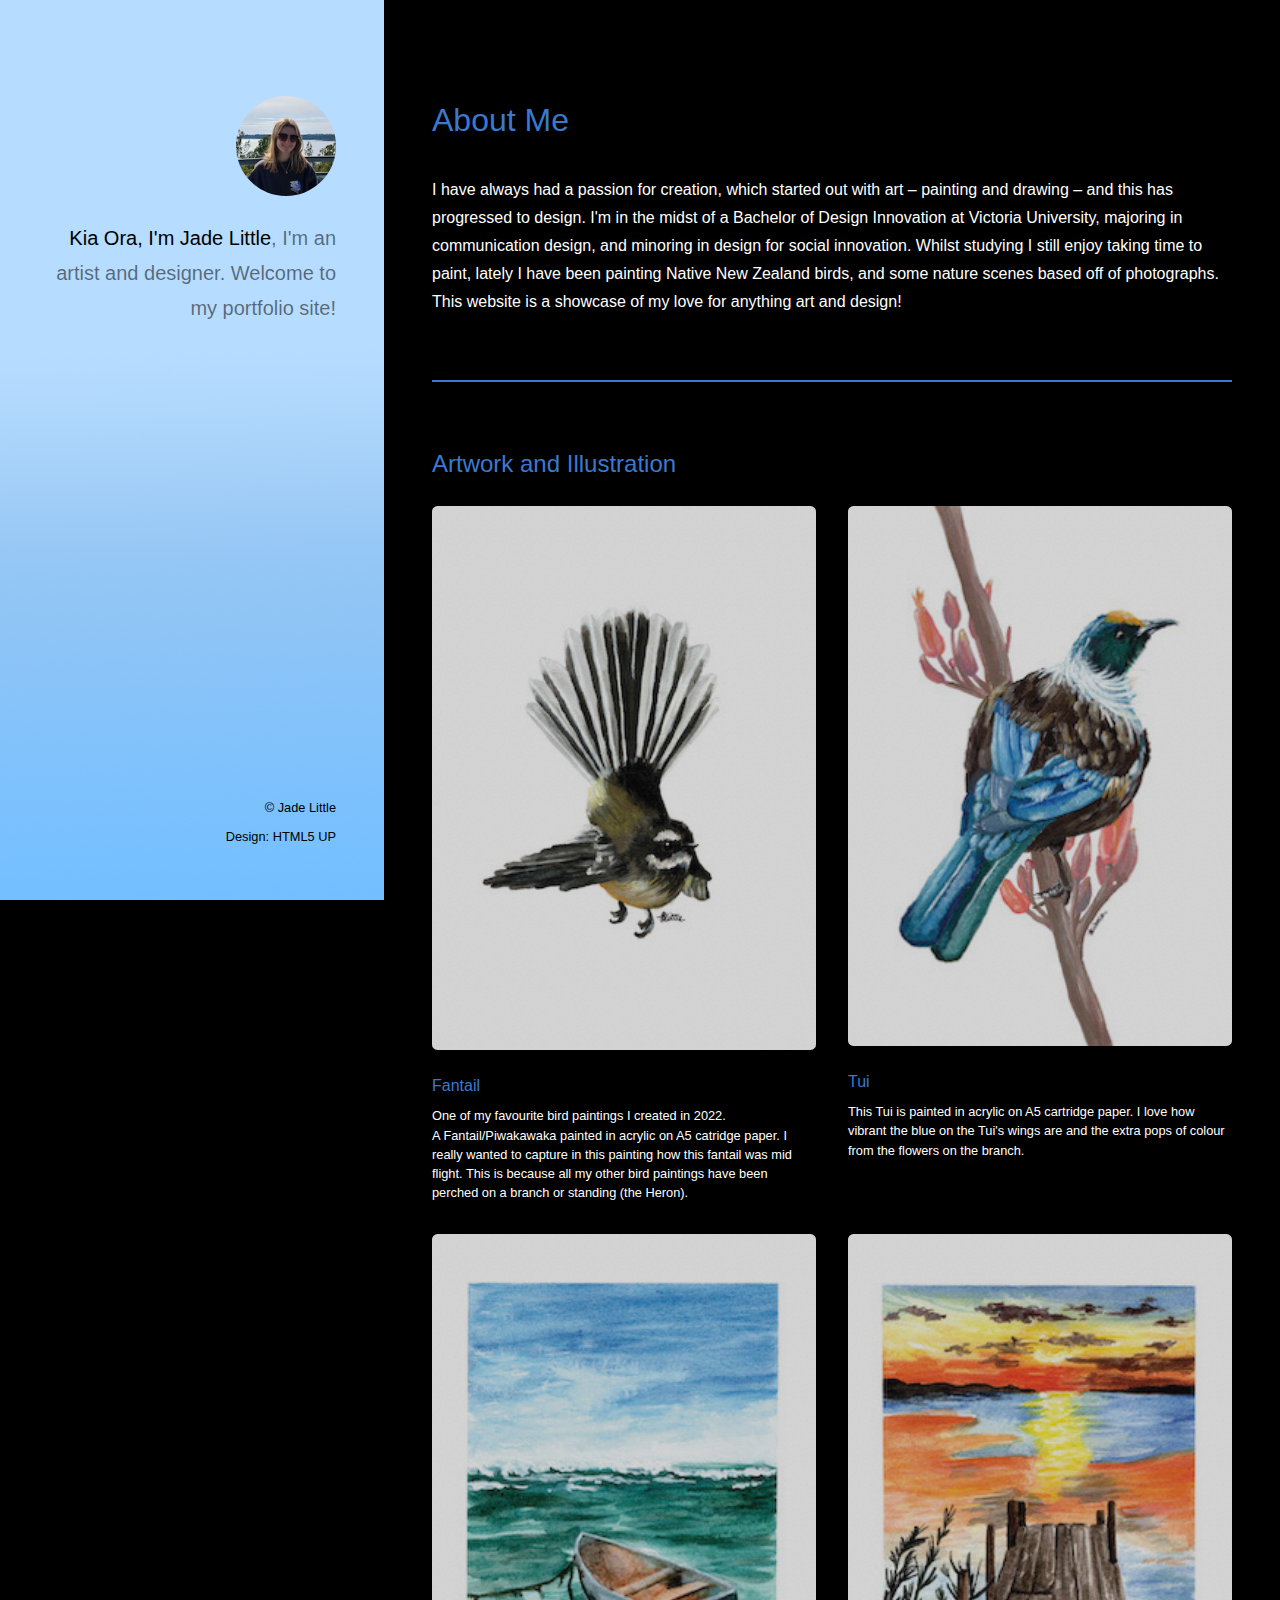
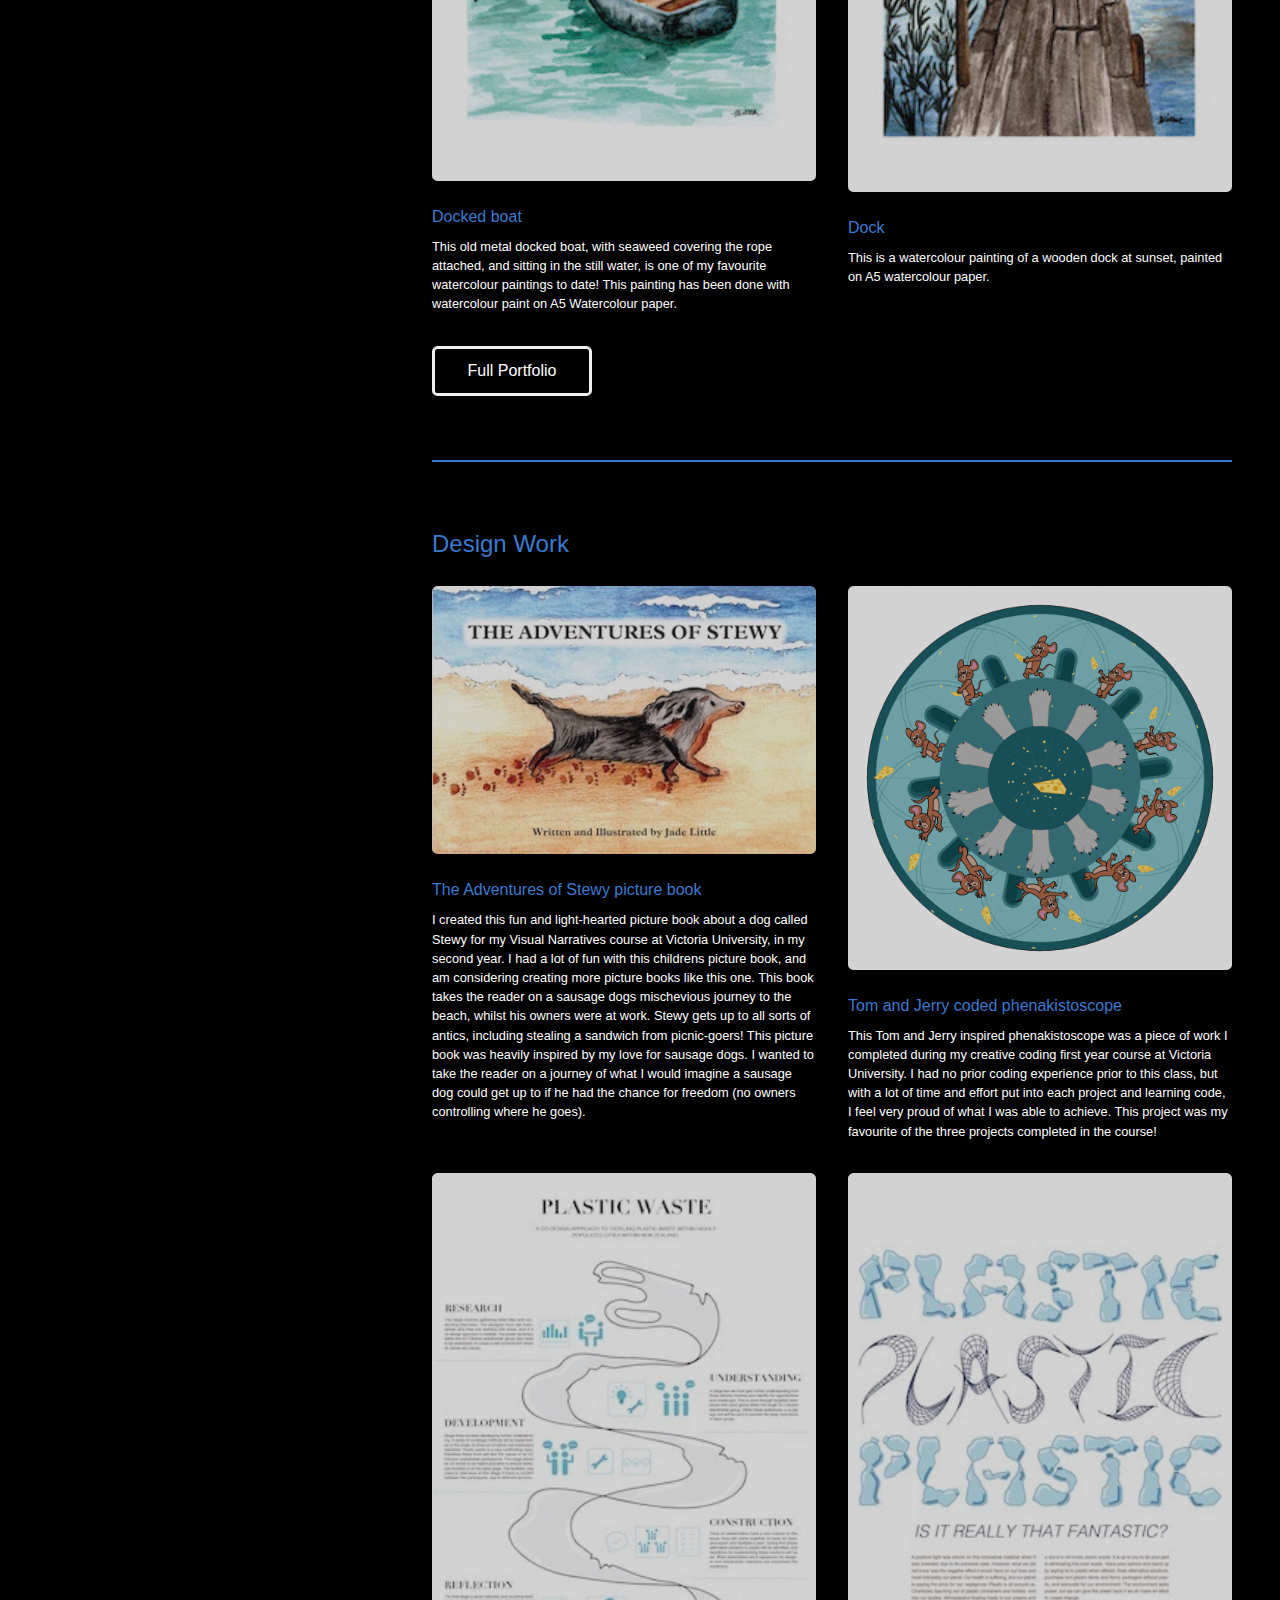
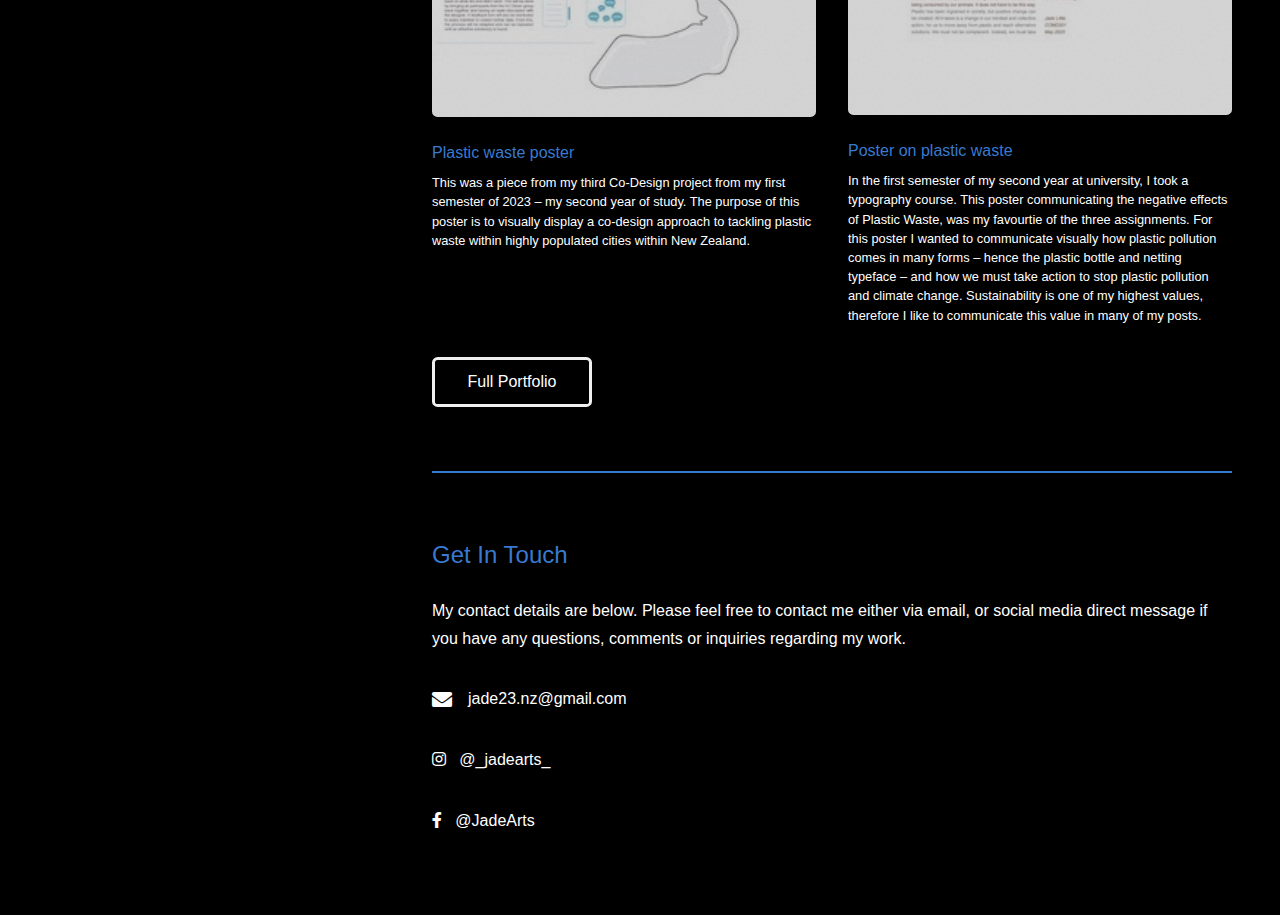
==== index.html @ da1ad129 "Initial upload of files for this website" ====
<!DOCTYPE HTML>
<!--
	Strata by HTML5 UP
	html5up.net | @ajlkn
	Free for personal and commercial use under the CCA 3.0 license (html5up.net/license)
-->
<html>
	<head>
		<title>Jade Little Portfolio Site</title>
		<meta charset="utf-8" />
		<meta name="viewport" content="width=device-width, initial-scale=1, user-scalable=no" />
		<link rel="stylesheet" href="assets/css/main.css" />
	</head>
	<body class="is-preload">

		<!-- Header -->
			<header id="header">
				<div class="inner">
					<a href="#" class="image avatar"><img src="images/Profile.jpg" alt="" /></a>
					<h1><strong>Kia Ora, I'm Jade Little</strong>, I'm an artist<br />
					and designer. Welcome to my portfolio site!<br /></h1>
				</div>
			</header>

		<!-- Main -->
			<div id="main">

				<!-- One -->
					<section id="one">
						<header class="major">
							<h2>About Me</h2>
						</header>
						<p>I have always had a passion for creation, which started out with art – painting and drawing – and this has progressed to design. I'm in the midst of a Bachelor of Design Innovation at Victoria University, majoring in communication design, and minoring in design for social innovation. Whilst studying I still enjoy taking time to paint, lately I have been painting Native New Zealand birds, and some nature scenes based off of photographs. This website is a showcase of my love for anything art and design!</p>
						
					</section>

				<!-- Two -->
					<section id="two">
						<h2>Artwork and Illustration</h2>
						<div class="row">
							<article class="col-6 col-12-xsmall work-item">
								<a href="images/fulls/Fantail.jpg" class="image fit thumb"><img src="images/thumbs/Fantail.jpg" alt="An acrylic painting of a fantail flying" /></a>
								<h3>Fantail</h3>
								<p>One of my favourite bird paintings I created in 2022. <br />A Fantail/Piwakawaka painted in acrylic on A5 catridge paper. I really wanted to capture in this painting how this fantail was mid flight. This is because all my other bird paintings have been perched on a branch or standing (the Heron).</p>
							  </article>
							<article class="col-6 col-12-xsmall work-item">
								<a href="images/fulls/Tui.jpg" class="image fit thumb"><img src="images/thumbs/Tui.jpg" alt="An acrylic painting of a Tui perched on a tree branch with pink and purple flowers" /></a>
								<h3>Tui</h3>
								<p>This Tui is painted in acrylic on A5 cartridge paper. I love how vibrant the blue on the Tui's wings are and the extra pops of colour from the flowers on the branch.</p>
							</article>
							<article class="col-6 col-12-xsmall work-item">
								<a href="images/fulls/Boat.jpg" class="image fit thumb"><img src="images/thumbs/Boat.jpg" alt="A watercolour painting of an old metal docked boat in the turquoise still sea, and bright blue sky. Seaweed covers the rope attached to the boat" /></a>
								<h3>Docked boat</h3>
								<p>This old metal docked boat, with seaweed covering the rope attached, and sitting in the still water, is one of my favourite watercolour paintings to date! This painting has been done with watercolour paint on A5 Watercolour paper.</p>
							</article>
							<article class="col-6 col-12-xsmall work-item">
								<a href="images/fulls/Dock.jpg" class="image fit thumb"><img src="images/thumbs/Dock.jpg" alt="This is a watercolour painting of a wooden dock in the ocean at sunset. Imagine a very orange and yellow sky" /></a>
								<h3>Dock</h3>
								<p>This is a watercolour painting of a wooden dock at sunset, painted on A5 watercolour paper.</p>
								
							</article>
						</div>
						
						<ul class="actions">
							<li><a href="Portfolio.html" class="button">Full Portfolio</a></li>
							
						</ul>
					
					</section>


					<!-- Three -->
					<section id="three">
						<h2>Design Work</h2>
						<div class="row">
							<article class="col-6 col-12-xsmall work-item">
								<a href="images/fulls/Stewy.jpg" class="image fit thumb"><img src="images/thumbs/Stewy.jpg" alt="Imagine a picture book wiht a watercolour, and coloured pencil brown, and black sausage dog running a long a watercolour beach. There is a large title above the dog saying 'The Adventures of Stewy'." /></a>
								<h3>The Adventures of Stewy picture book</h3>
								<p>I created this fun and light-hearted picture book about a dog called Stewy for my Visual Narratives course at Victoria University, in my second year. I had a lot of fun with this childrens picture book, and am considering creating more picture books like this one. This book takes the reader on a sausage dogs mischevious journey to the beach, whilst his owners were at work. Stewy gets up to all sorts of antics, including stealing a sandwich from picnic-goers! This picture book was heavily inspired by my love for sausage dogs. I wanted to take the reader on a journey of what I would imagine a sausage dog could get up to if he had the chance for freedom (no owners controlling where he goes). </p>
							  </article>
							  <article class="col-6 col-12-xsmall work-item">
								<a href="images/fulls/Mouse.gif" class="image fit thumb"><img src="images/thumbs/Mouse.gif" alt="A Tom and Jerry inspired spinning animation (phenakistoscope). Jerry is chasing after a piece of cheese, while Toms paw is reaching up to grab Jerry." /></a>
								<h3>Tom and Jerry coded phenakistoscope</h3>
								<p>This Tom and Jerry inspired phenakistoscope was a piece of work I completed during my creative coding first year course at Victoria University. I had no prior coding experience prior to this class, but with a lot of time and effort put into each project and learning code, I feel very proud of what I was able to achieve. This project was my favourite of the three projects completed in the course!</p>
							  </article>
							<article class="col-6 col-12-xsmall work-item">
								<a href="images/fulls/PlasticWaste.jpg" class="image fit thumb"><img src="images/thumbs/PlasticWaste.jpg" alt="Imagine a plastic bag twisted with rips/holes in it, layed out in large and in a continuous squiggle down the center of the page. There are small blue icons accompanying the text for each section going over a co-design approach to tackiling plastic waste. This text and icons are placed in the gaps in the plastic bag squiggle. There's a reasearch, understanding, development, construction, and reflection section. " /></a>
								<h3>Plastic waste poster</h3>
								<p>This was a piece from my third Co-Design project from my first semester of 2023 – my second year of study. The purpose of this poster is to visually display a co-design approach to tackling plastic waste within highly populated cities within New Zealand.</p>
							</article>
							<article class="col-6 col-12-xsmall work-item">
								<a href="images/fulls/Plastic.jpg" class="image fit thumb"><img src="images/thumbs/Plastic.jpg" alt="Imagine the word plastic repeated on the page three times, these words span from the left to right hand side of the page, they're the focus of the poster. the top and bottom plastic type are formed out of illustrated plastic bottles in light blue. The middle plastic typeface is illustrated to look like fishing net. There is some text below the large words saying plastic." /></a>
								<h3>Poster on plastic waste</h3>
								<p>In the first semester of my second year at university, I took a typography course. This poster communicating the negative effects of Plastic Waste, was my favourtie of the three assignments. For this poster I wanted to communicate visually how plastic pollution comes in many forms – hence the plastic bottle and netting typeface – and how we must take action to stop plastic pollution and climate change. Sustainability is one of my highest values, therefore I like to communicate this value in many of my posts.</p> 
							</article>
							
						</div>
						<ul class="actions">
							<li><a href="Portfolio.html" class="button">Full Portfolio</a></li>
						</ul>
					</section>


				<!-- Four -->
					<section id="four">
						<h2>Get In Touch</h2>
						<p>My contact details are below. Please feel free to contact me either via email, or social media direct message if you have any questions, comments or inquiries regarding my work.</p>
						
							<div class="col-4 col-12-small">
								<ul class="labeled-icons">
									<li>
										<h3 class="icon solid fa-envelope"><span class="label">Email</span></h3>
										jade23.nz@gmail.com
									</li>
								</ul>

								
								<ul class="icons">
									<li class="icon brands fa-instagram"><span class="label">Instagram</span>
										&nbsp @_jadearts_</li>
									</ul>
									<ul class="icons">
										<li class="icon brands fa-facebook-f"><span class="label">Facebook</span>
											&nbsp @JadeArts</li> 
								
								</ul>
									
							</div>
							
						</div>
					</section>


		<!-- Footer -->
		<footer id="footer">
			<div class="inner">
			
			  <ul class="copyright">
				<li>&copy; Jade Little</li><li>Design: HTML5 UP</li>
			  </ul>
			</div>
		  </footer>

		<!-- Scripts -->
			<script src="assets/js/jquery.min.js"></script>
			<script src="assets/js/jquery.poptrox.min.js"></script>
			<script src="assets/js/browser.min.js"></script>
			<script src="assets/js/breakpoints.min.js"></script>
			<script src="assets/js/util.js"></script>
			<script src="assets/js/main.js"></script>

	</body>
</html>
---- assets/css/main.css ----
@import url("fontawesome-all.min.css");
/*@import url("https://fonts.googleapis.com/css?family=Source+Sans+Pro:400,400italic");*/

/*
	Strata by HTML5 UP
	html5up.net | @ajlkn
	Free for personal and commercial use under the CCA 3.0 license (html5up.net/license)
*/

html, body, div, span, applet, object,
iframe, h1, h2, h3, h4, h5, h6, p, blockquote,
pre, a, abbr, acronym, address, big, cite,
code, del, dfn, em, img, ins, kbd, q, s, samp,
small, strike, strong, sub, sup, tt, var, b,
u, i, center, dl, dt, dd, ol, ul, li, fieldset,
form, label, legend, table, caption, tbody,
tfoot, thead, tr, th, td, article, aside,
canvas, details, embed, figure, figcaption,
footer, header, hgroup, menu, nav, output, ruby,
section, summary, time, mark, audio, video {
	margin: 0;
	padding: 0;
	border: 0;
	font-size: 100%;
	font: inherit;
	vertical-align: baseline;}

article, aside, details, figcaption, figure,
footer, header, hgroup, menu, nav, section {
	display: block;}

body {
	line-height: 1;
}

ol, ul {
	list-style: none;
}

blockquote, q {
	quotes: none;
}

	blockquote:before, blockquote:after, q:before, q:after {
		content: '';
		content: none;
	}

table {
	border-collapse: collapse;
	border-spacing: 0;
}

body {
	-webkit-text-size-adjust: none;
}

mark {
	background-color: transparent;
	color: inherit;
}

input::-moz-focus-inner {
	border: 0;
	padding: 0;
}

input, select, textarea {
	-moz-appearance: none;
	-webkit-appearance: none;
	-ms-appearance: none;
	appearance: none;
}

/* Basic */

	html {
		box-sizing: border-box;
	}

	*, *:before, *:after {
		box-sizing: inherit;
	}

	body {
		background:  black ;/*#fff;*/
	}

		body.is-preload *, body.is-preload *:before, body.is-preload *:after {
			-moz-animation: none !important;
			-webkit-animation: none !important;
			-ms-animation: none !important;
			animation: none !important;
			-moz-transition: none !important;
			-webkit-transition: none !important;
			-ms-transition: none !important;
			transition: none !important;
		}

	body, input, select, textarea {
		color: white;/*#787878; /*#a2a2a2;*/ 
		font-family: Helvetica, Arial, sans-serif; /*Default typeface*/ 
		/*font-family: "Source Sans Pro", Helvetica, sans-serif;*/ 
		font-size: 16pt;
		font-weight: 400;
		line-height: 1.75em;
	}

	a {
		-moz-transition: color 0.2s ease-in-out, border-color 0.2s ease-in-out;
		-webkit-transition: color 0.2s ease-in-out, border-color 0.2s ease-in-out;
		-ms-transition: color 0.2s ease-in-out, border-color 0.2s ease-in-out;
		transition: color 0.2s ease-in-out, border-color 0.2s ease-in-out;
		border-bottom: dotted 1px;
		color: #397AD0;
		text-decoration: none;
	}

		a:hover {
			border-bottom-color: transparent;
			color:#397AD0 !important;
			text-decoration: none;
		}

	strong, b {
		color: #6496db;/* #787878;*/ 
		font-weight: 400;
	}

	em, i {
		font-style: italic;
	}

	p {
		margin: 0 0 2em 0;
	}

	h1, h2, h3, h4, h5, h6 {
		color: #397AD0; /*#787878;*/
		font-weight: 400;
		line-height: 1em;
		margin: 0 0 1em 0;
	}

		h1 a, h2 a, h3 a, h4 a, h5 a, h6 a {
			color: inherit;
			text-decoration: none;
		}

	h1 {
		font-size: 2em;
		line-height: 1.5em;
	}

	h2 {
		font-size: 1.5em;
		line-height: 1.5em;
	}

	h3 {
		font-size: 1.25em;
		line-height: 1.5em;
	}

	h4 {
		font-size: 1.1em;
		line-height: 1.5em;
	}

	h5 {
		font-size: 0.9em;
		line-height: 1.5em;
	}

	h6 {
		font-size: 0.7em;
		line-height: 1.5em;
	}

	sub {
		font-size: 0.8em;
		position: relative;
		top: 0.5em;
	}

	sup {
		font-size: 0.8em;
		position: relative;
		top: -0.5em;
	}

	hr {
		border: 0;
		border-bottom: solid 2px #efefef;
		margin: 2em 0;
	}

		hr.major {
			margin: 3em 0;
		}

	blockquote {
		border-left: solid 6px #efefef;
		font-style: italic;
		margin: 0 0 2em 0;
		padding: 0.5em 0 0.5em 1.5em;
	}

	code {
		background: #f7f7f7;
		border-radius: 0.35em;
		border: solid 2px #efefef;
		font-family: Helvetica, Arial, sans-serif;
		font-size: 0.9em;
		margin: 0 0.25em;
		padding: 0.25em 0.65em;
	}

	pre {
		-webkit-overflow-scrolling: touch;
		font-family:  Helvetica, Arial, sans-serif;
		font-size: 0.9em;
		margin: 0 0 2em 0;
	}

		pre code {
			display: block;
			line-height: 1.75em;
			padding: 1em 1.5em;
			overflow-x: auto;
		}

	.align-left {
		text-align: left;
	}

	.align-center {
		text-align: center;
	}

	.align-right {
		text-align: right;
	}

/* Container */

	.container {
		margin: 0 auto;
		max-width: calc(100% - 4em);
		width: 100%;
	}

		.container.xsmall {
			width: 25%;
		}

		.container.small {
			width: 50%;
		}

		.container.medium {
			width: 75%;
		}

		.container.large {
			width: 125%;
		}

		.container.xlarge {
			width: 150%;
		}

		.container.max {
			width: 100%;
		}

		@media screen and (max-width: 980px) {

			.container {
				width: 100% !important;
				max-width: 100% !important;
			}

		}

		@media screen and (max-width: 480px) {

			.container {
				max-width: calc(100% - 3em);
			}

		}

/* Row */

	.row {
		display: flex;
		flex-wrap: wrap;
		box-sizing: border-box;
		align-items: stretch;
	}

		.row > * {
			box-sizing: border-box;
		}

		.row.gtr-uniform > * > :last-child {
			margin-bottom: 0;
		}

		.row.aln-left {
			justify-content: flex-start;
		}

		.row.aln-center {
			justify-content: center;
		}

		.row.aln-right {
			justify-content: flex-end;
		}

		.row.aln-top {
			align-items: flex-start;
		}

		.row.aln-middle {
			align-items: center;
		}

		.row.aln-bottom {
			align-items: flex-end;
		}

		.row > .imp {
			order: -1;
		}

		.row > .col-1 {
			width: 8.33333%;
		}

		.row > .off-1 {
			margin-left: 8.33333%;
		}

		.row > .col-2 {
			width: 16.66667%;
		}

		.row > .off-2 {
			margin-left: 16.66667%;
		}

		.row > .col-3 {
			width: 25%;
		}

		.row > .off-3 {
			margin-left: 25%;
		}

		.row > .col-4 {
			width: 33.33333%;
		}

		.row > .off-4 {
			margin-left: 33.33333%;
		}

		.row > .col-5 {
			width: 41.66667%;
		}

		.row > .off-5 {
			margin-left: 41.66667%;
		}

		.row > .col-6 {
			width: 50%;
		}

		.row > .off-6 {
			margin-left: 50%;
		}

		.row > .col-7 {
			width: 58.33333%;
		}

		.row > .off-7 {
			margin-left: 58.33333%;
		}

		.row > .col-8 {
			width: 66.66667%;
		}

		.row > .off-8 {
			margin-left: 66.66667%;
		}

		.row > .col-9 {
			width: 75%;
		}

		.row > .off-9 {
			margin-left: 75%;
		}

		.row > .col-10 {
			width: 83.33333%;
		}

		.row > .off-10 {
			margin-left: 83.33333%;
		}

		.row > .col-11 {
			width: 91.66667%;
		}

		.row > .off-11 {
			margin-left: 91.66667%;
		}

		.row > .col-12 {
			width: 100%;
		}

		.row > .off-12 {
			margin-left: 100%;
		}

		.row.gtr-0 {
			margin-top: 0;
			margin-left: 0em;
		}

			.row.gtr-0 > * {
				padding: 0 0 0 0em;
			}

			.row.gtr-0.gtr-uniform {
				margin-top: 0em;
			}

				.row.gtr-0.gtr-uniform > * {
					padding-top: 0em;
				}

		.row.gtr-25 {
			margin-top: 0;
			margin-left: -0.625em;
		}

			.row.gtr-25 > * {
				padding: 0 0 0 0.625em;
			}

			.row.gtr-25.gtr-uniform {
				margin-top: -0.625em;
			}

				.row.gtr-25.gtr-uniform > * {
					padding-top: 0.625em;
				}

		.row.gtr-50 {
			margin-top: 0;
			margin-left: -1.25em;
		}

			.row.gtr-50 > * {
				padding: 0 0 0 1.25em;
			}

			.row.gtr-50.gtr-uniform {
				margin-top: -1.25em;
			}

				.row.gtr-50.gtr-uniform > * {
					padding-top: 1.25em;
				}

		.row {
			margin-top: 0;
			margin-left: -2.5em;
		}

			.row > * {
				padding: 0 0 0 2.5em;
			}

			.row.gtr-uniform {
				margin-top: -2.5em;
			}

				.row.gtr-uniform > * {
					padding-top: 2.5em;
				}

		.row.gtr-150 {
			margin-top: 0;
			margin-left: -3.75em;
		}

			.row.gtr-150 > * {
				padding: 0 0 0 3.75em;
			}

			.row.gtr-150.gtr-uniform {
				margin-top: -3.75em;
			}

				.row.gtr-150.gtr-uniform > * {
					padding-top: 3.75em;
				}

		.row.gtr-200 {
			margin-top: 0;
			margin-left: -5em;
		}

			.row.gtr-200 > * {
				padding: 0 0 0 5em;
			}

			.row.gtr-200.gtr-uniform {
				margin-top: -5em;
			}

				.row.gtr-200.gtr-uniform > * {
					padding-top: 5em;
				}

		@media screen and (max-width: 1800px) {

			.row {
				display: flex;
				flex-wrap: wrap;
				box-sizing: border-box;
				align-items: stretch;
			}

				.row > * {
					box-sizing: border-box;
				}

				.row.gtr-uniform > * > :last-child {
					margin-bottom: 0;
				}

				.row.aln-left {
					justify-content: flex-start;
				}

				.row.aln-center {
					justify-content: center;
				}

				.row.aln-right {
					justify-content: flex-end;
				}

				.row.aln-top {
					align-items: flex-start;
				}

				.row.aln-middle {
					align-items: center;
				}

				.row.aln-bottom {
					align-items: flex-end;
				}

				.row > .imp-xlarge {
					order: -1;
				}

				.row > .col-1-xlarge {
					width: 8.33333%;
				}

				.row > .off-1-xlarge {
					margin-left: 8.33333%;
				}

				.row > .col-2-xlarge {
					width: 16.66667%;
				}

				.row > .off-2-xlarge {
					margin-left: 16.66667%;
				}

				.row > .col-3-xlarge {
					width: 25%;
				}

				.row > .off-3-xlarge {
					margin-left: 25%;
				}

				.row > .col-4-xlarge {
					width: 33.33333%;
				}

				.row > .off-4-xlarge {
					margin-left: 33.33333%;
				}

				.row > .col-5-xlarge {
					width: 41.66667%;
				}

				.row > .off-5-xlarge {
					margin-left: 41.66667%;
				}

				.row > .col-6-xlarge {
					width: 50%;
				}

				.row > .off-6-xlarge {
					margin-left: 50%;
				}

				.row > .col-7-xlarge {
					width: 58.33333%;
				}

				.row > .off-7-xlarge {
					margin-left: 58.33333%;
				}

				.row > .col-8-xlarge {
					width: 66.66667%;
				}

				.row > .off-8-xlarge {
					margin-left: 66.66667%;
				}

				.row > .col-9-xlarge {
					width: 75%;
				}

				.row > .off-9-xlarge {
					margin-left: 75%;
				}

				.row > .col-10-xlarge {
					width: 83.33333%;
				}

				.row > .off-10-xlarge {
					margin-left: 83.33333%;
				}

				.row > .col-11-xlarge {
					width: 91.66667%;
				}

				.row > .off-11-xlarge {
					margin-left: 91.66667%;
				}

				.row > .col-12-xlarge {
					width: 100%;
				}

				.row > .off-12-xlarge {
					margin-left: 100%;
				}

				.row.gtr-0 {
					margin-top: 0;
					margin-left: 0em;
				}

					.row.gtr-0 > * {
						padding: 0 0 0 0em;
					}

					.row.gtr-0.gtr-uniform {
						margin-top: 0em;
					}

						.row.gtr-0.gtr-uniform > * {
							padding-top: 0em;
						}

				.row.gtr-25 {
					margin-top: 0;
					margin-left: -0.625em;
				}

					.row.gtr-25 > * {
						padding: 0 0 0 0.625em;
					}

					.row.gtr-25.gtr-uniform {
						margin-top: -0.625em;
					}

						.row.gtr-25.gtr-uniform > * {
							padding-top: 0.625em;
						}

				.row.gtr-50 {
					margin-top: 0;
					margin-left: -1.25em;
				}

					.row.gtr-50 > * {
						padding: 0 0 0 1.25em;
					}

					.row.gtr-50.gtr-uniform {
						margin-top: -1.25em;
					}

						.row.gtr-50.gtr-uniform > * {
							padding-top: 1.25em;
						}

				.row {
					margin-top: 0;
					margin-left: -2.5em;
				}

					.row > * {
						padding: 0 0 0 2.5em;
					}

					.row.gtr-uniform {
						margin-top: -2.5em;
					}

						.row.gtr-uniform > * {
							padding-top: 2.5em;
						}

				.row.gtr-150 {
					margin-top: 0;
					margin-left: -3.75em;
				}

					.row.gtr-150 > * {
						padding: 0 0 0 3.75em;
					}

					.row.gtr-150.gtr-uniform {
						margin-top: -3.75em;
					}

						.row.gtr-150.gtr-uniform > * {
							padding-top: 3.75em;
						}

				.row.gtr-200 {
					margin-top: 0;
					margin-left: -5em;
				}

					.row.gtr-200 > * {
						padding: 0 0 0 5em;
					}

					.row.gtr-200.gtr-uniform {
						margin-top: -5em;
					}

						.row.gtr-200.gtr-uniform > * {
							padding-top: 5em;
						}

		}

		@media screen and (max-width: 1280px) {

			.row {
				display: flex;
				flex-wrap: wrap;
				box-sizing: border-box;
				align-items: stretch;
			}

				.row > * {
					box-sizing: border-box;
				}

				.row.gtr-uniform > * > :last-child {
					margin-bottom: 0;
				}

				.row.aln-left {
					justify-content: flex-start;
				}

				.row.aln-center {
					justify-content: center;
				}

				.row.aln-right {
					justify-content: flex-end;
				}

				.row.aln-top {
					align-items: flex-start;
				}

				.row.aln-middle {
					align-items: center;
				}

				.row.aln-bottom {
					align-items: flex-end;
				}

				.row > .imp-large {
					order: -1;
				}

				.row > .col-1-large {
					width: 8.33333%;
				}

				.row > .off-1-large {
					margin-left: 8.33333%;
				}

				.row > .col-2-large {
					width: 16.66667%;
				}

				.row > .off-2-large {
					margin-left: 16.66667%;
				}

				.row > .col-3-large {
					width: 25%;
				}

				.row > .off-3-large {
					margin-left: 25%;
				}

				.row > .col-4-large {
					width: 33.33333%;
				}

				.row > .off-4-large {
					margin-left: 33.33333%;
				}

				.row > .col-5-large {
					width: 41.66667%;
				}

				.row > .off-5-large {
					margin-left: 41.66667%;
				}

				.row > .col-6-large {
					width: 50%;
				}

				.row > .off-6-large {
					margin-left: 50%;
				}

				.row > .col-7-large {
					width: 58.33333%;
				}

				.row > .off-7-large {
					margin-left: 58.33333%;
				}

				.row > .col-8-large {
					width: 66.66667%;
				}

				.row > .off-8-large {
					margin-left: 66.66667%;
				}

				.row > .col-9-large {
					width: 75%;
				}

				.row > .off-9-large {
					margin-left: 75%;
				}

				.row > .col-10-large {
					width: 83.33333%;
				}

				.row > .off-10-large {
					margin-left: 83.33333%;
				}

				.row > .col-11-large {
					width: 91.66667%;
				}

				.row > .off-11-large {
					margin-left: 91.66667%;
				}

				.row > .col-12-large {
					width: 100%;
				}

				.row > .off-12-large {
					margin-left: 100%;
				}

				.row.gtr-0 {
					margin-top: 0;
					margin-left: 0em;
				}

					.row.gtr-0 > * {
						padding: 0 0 0 0em;
					}

					.row.gtr-0.gtr-uniform {
						margin-top: 0em;
					}

						.row.gtr-0.gtr-uniform > * {
							padding-top: 0em;
						}

				.row.gtr-25 {
					margin-top: 0;
					margin-left: -0.5em;
				}

					.row.gtr-25 > * {
						padding: 0 0 0 0.5em;
					}

					.row.gtr-25.gtr-uniform {
						margin-top: -0.5em;
					}

						.row.gtr-25.gtr-uniform > * {
							padding-top: 0.5em;
						}

				.row.gtr-50 {
					margin-top: 0;
					margin-left: -1em;
				}

					.row.gtr-50 > * {
						padding: 0 0 0 1em;
					}

					.row.gtr-50.gtr-uniform {
						margin-top: -1em;
					}

						.row.gtr-50.gtr-uniform > * {
							padding-top: 1em;
						}

				.row {
					margin-top: 0;
					margin-left: -2em;
				}

					.row > * {
						padding: 0 0 0 2em;
					}

					.row.gtr-uniform {
						margin-top: -2em;
					}

						.row.gtr-uniform > * {
							padding-top: 2em;
						}

				.row.gtr-150 {
					margin-top: 0;
					margin-left: -3em;
				}

					.row.gtr-150 > * {
						padding: 0 0 0 3em;
					}

					.row.gtr-150.gtr-uniform {
						margin-top: -3em;
					}

						.row.gtr-150.gtr-uniform > * {
							padding-top: 3em;
						}

				.row.gtr-200 {
					margin-top: 0;
					margin-left: -4em;
				}

					.row.gtr-200 > * {
						padding: 0 0 0 4em;
					}

					.row.gtr-200.gtr-uniform {
						margin-top: -4em;
					}

						.row.gtr-200.gtr-uniform > * {
							padding-top: 4em;
						}

		}

		@media screen and (max-width: 980px) {

			.row {
				display: flex;
				flex-wrap: wrap;
				box-sizing: border-box;
				align-items: stretch;
			}

				.row > * {
					box-sizing: border-box;
				}

				.row.gtr-uniform > * > :last-child {
					margin-bottom: 0;
				}

				.row.aln-left {
					justify-content: flex-start;
				}

				.row.aln-center {
					justify-content: center;
				}

				.row.aln-right {
					justify-content: flex-end;
				}

				.row.aln-top {
					align-items: flex-start;
				}

				.row.aln-middle {
					align-items: center;
				}

				.row.aln-bottom {
					align-items: flex-end;
				}

				.row > .imp-medium {
					order: -1;
				}

				.row > .col-1-medium {
					width: 8.33333%;
				}

				.row > .off-1-medium {
					margin-left: 8.33333%;
				}

				.row > .col-2-medium {
					width: 16.66667%;
				}

				.row > .off-2-medium {
					margin-left: 16.66667%;
				}

				.row > .col-3-medium {
					width: 25%;
				}

				.row > .off-3-medium {
					margin-left: 25%;
				}

				.row > .col-4-medium {
					width: 33.33333%;
				}

				.row > .off-4-medium {
					margin-left: 33.33333%;
				}

				.row > .col-5-medium {
					width: 41.66667%;
				}

				.row > .off-5-medium {
					margin-left: 41.66667%;
				}

				.row > .col-6-medium {
					width: 50%;
				}

				.row > .off-6-medium {
					margin-left: 50%;
				}

				.row > .col-7-medium {
					width: 58.33333%;
				}

				.row > .off-7-medium {
					margin-left: 58.33333%;
				}

				.row > .col-8-medium {
					width: 66.66667%;
				}

				.row > .off-8-medium {
					margin-left: 66.66667%;
				}

				.row > .col-9-medium {
					width: 75%;
				}

				.row > .off-9-medium {
					margin-left: 75%;
				}

				.row > .col-10-medium {
					width: 83.33333%;
				}

				.row > .off-10-medium {
					margin-left: 83.33333%;
				}

				.row > .col-11-medium {
					width: 91.66667%;
				}

				.row > .off-11-medium {
					margin-left: 91.66667%;
				}

				.row > .col-12-medium {
					width: 100%;
				}

				.row > .off-12-medium {
					margin-left: 100%;
				}

				.row.gtr-0 {
					margin-top: 0;
					margin-left: 0em;
				}

					.row.gtr-0 > * {
						padding: 0 0 0 0em;
					}

					.row.gtr-0.gtr-uniform {
						margin-top: 0em;
					}

						.row.gtr-0.gtr-uniform > * {
							padding-top: 0em;
						}

				.row.gtr-25 {
					margin-top: 0;
					margin-left: -0.5em;
				}

					.row.gtr-25 > * {
						padding: 0 0 0 0.5em;
					}

					.row.gtr-25.gtr-uniform {
						margin-top: -0.5em;
					}

						.row.gtr-25.gtr-uniform > * {
							padding-top: 0.5em;
						}

				.row.gtr-50 {
					margin-top: 0;
					margin-left: -1em;
				}

					.row.gtr-50 > * {
						padding: 0 0 0 1em;
					}

					.row.gtr-50.gtr-uniform {
						margin-top: -1em;
					}

						.row.gtr-50.gtr-uniform > * {
							padding-top: 1em;
						}

				.row {
					margin-top: 0;
					margin-left: -2em;
				}

					.row > * {
						padding: 0 0 0 2em;
					}

					.row.gtr-uniform {
						margin-top: -2em;
					}

						.row.gtr-uniform > * {
							padding-top: 2em;
						}

				.row.gtr-150 {
					margin-top: 0;
					margin-left: -3em;
				}

					.row.gtr-150 > * {
						padding: 0 0 0 3em;
					}

					.row.gtr-150.gtr-uniform {
						margin-top: -3em;
					}

						.row.gtr-150.gtr-uniform > * {
							padding-top: 3em;
						}

				.row.gtr-200 {
					margin-top: 0;
					margin-left: -4em;
				}

					.row.gtr-200 > * {
						padding: 0 0 0 4em;
					}

					.row.gtr-200.gtr-uniform {
						margin-top: -4em;
					}

						.row.gtr-200.gtr-uniform > * {
							padding-top: 4em;
						}

		}

		@media screen and (max-width: 736px) {

			.row {
				display: flex;
				flex-wrap: wrap;
				box-sizing: border-box;
				align-items: stretch;
			}

				.row > * {
					box-sizing: border-box;
				}

				.row.gtr-uniform > * > :last-child {
					margin-bottom: 0;
				}

				.row.aln-left {
					justify-content: flex-start;
				}

				.row.aln-center {
					justify-content: center;
				}

				.row.aln-right {
					justify-content: flex-end;
				}

				.row.aln-top {
					align-items: flex-start;
				}

				.row.aln-middle {
					align-items: center;
				}

				.row.aln-bottom {
					align-items: flex-end;
				}

				.row > .imp-small {
					order: -1;
				}

				.row > .col-1-small {
					width: 8.33333%;
				}

				.row > .off-1-small {
					margin-left: 8.33333%;
				}

				.row > .col-2-small {
					width: 16.66667%;
				}

				.row > .off-2-small {
					margin-left: 16.66667%;
				}

				.row > .col-3-small {
					width: 25%;
				}

				.row > .off-3-small {
					margin-left: 25%;
				}

				.row > .col-4-small {
					width: 33.33333%;
				}

				.row > .off-4-small {
					margin-left: 33.33333%;
				}

				.row > .col-5-small {
					width: 41.66667%;
				}

				.row > .off-5-small {
					margin-left: 41.66667%;
				}

				.row > .col-6-small {
					width: 50%;
				}

				.row > .off-6-small {
					margin-left: 50%;
				}

				.row > .col-7-small {
					width: 58.33333%;
				}

				.row > .off-7-small {
					margin-left: 58.33333%;
				}

				.row > .col-8-small {
					width: 66.66667%;
				}

				.row > .off-8-small {
					margin-left: 66.66667%;
				}

				.row > .col-9-small {
					width: 75%;
				}

				.row > .off-9-small {
					margin-left: 75%;
				}

				.row > .col-10-small {
					width: 83.33333%;
				}

				.row > .off-10-small {
					margin-left: 83.33333%;
				}

				.row > .col-11-small {
					width: 91.66667%;
				}

				.row > .off-11-small {
					margin-left: 91.66667%;
				}

				.row > .col-12-small {
					width: 100%;
				}

				.row > .off-12-small {
					margin-left: 100%;
				}

				.row.gtr-0 {
					margin-top: 0;
					margin-left: 0em;
				}

					.row.gtr-0 > * {
						padding: 0 0 0 0em;
					}

					.row.gtr-0.gtr-uniform {
						margin-top: 0em;
					}

						.row.gtr-0.gtr-uniform > * {
							padding-top: 0em;
						}

				.row.gtr-25 {
					margin-top: 0;
					margin-left: -0.375em;
				}

					.row.gtr-25 > * {
						padding: 0 0 0 0.375em;
					}

					.row.gtr-25.gtr-uniform {
						margin-top: -0.375em;
					}

						.row.gtr-25.gtr-uniform > * {
							padding-top: 0.375em;
						}

				.row.gtr-50 {
					margin-top: 0;
					margin-left: -0.75em;
				}

					.row.gtr-50 > * {
						padding: 0 0 0 0.75em;
					}

					.row.gtr-50.gtr-uniform {
						margin-top: -0.75em;
					}

						.row.gtr-50.gtr-uniform > * {
							padding-top: 0.75em;
						}

				.row {
					margin-top: 0;
					margin-left: -1.5em;
				}

					.row > * {
						padding: 0 0 0 1.5em;
					}

					.row.gtr-uniform {
						margin-top: -1.5em;
					}

						.row.gtr-uniform > * {
							padding-top: 1.5em;
						}

				.row.gtr-150 {
					margin-top: 0;
					margin-left: -2.25em;
				}

					.row.gtr-150 > * {
						padding: 0 0 0 2.25em;
					}

					.row.gtr-150.gtr-uniform {
						margin-top: -2.25em;
					}

						.row.gtr-150.gtr-uniform > * {
							padding-top: 2.25em;
						}

				.row.gtr-200 {
					margin-top: 0;
					margin-left: -3em;
				}

					.row.gtr-200 > * {
						padding: 0 0 0 3em;
					}

					.row.gtr-200.gtr-uniform {
						margin-top: -3em;
					}

						.row.gtr-200.gtr-uniform > * {
							padding-top: 3em;
						}

		}

		@media screen and (max-width: 480px) {

			.row {
				display: flex;
				flex-wrap: wrap;
				box-sizing: border-box;
				align-items: stretch;
			}

				.row > * {
					box-sizing: border-box;
				}

				.row.gtr-uniform > * > :last-child {
					margin-bottom: 0;
				}

				.row.aln-left {
					justify-content: flex-start;
				}

				.row.aln-center {
					justify-content: center;
				}

				.row.aln-right {
					justify-content: flex-end;
				}

				.row.aln-top {
					align-items: flex-start;
				}

				.row.aln-middle {
					align-items: center;
				}

				.row.aln-bottom {
					align-items: flex-end;
				}

				.row > .imp-xsmall {
					order: -1;
				}

				.row > .col-1-xsmall {
					width: 8.33333%;
				}

				.row > .off-1-xsmall {
					margin-left: 8.33333%;
				}

				.row > .col-2-xsmall {
					width: 16.66667%;
				}

				.row > .off-2-xsmall {
					margin-left: 16.66667%;
				}

				.row > .col-3-xsmall {
					width: 25%;
				}

				.row > .off-3-xsmall {
					margin-left: 25%;
				}

				.row > .col-4-xsmall {
					width: 33.33333%;
				}

				.row > .off-4-xsmall {
					margin-left: 33.33333%;
				}

				.row > .col-5-xsmall {
					width: 41.66667%;
				}

				.row > .off-5-xsmall {
					margin-left: 41.66667%;
				}

				.row > .col-6-xsmall {
					width: 50%;
				}

				.row > .off-6-xsmall {
					margin-left: 50%;
				}

				.row > .col-7-xsmall {
					width: 58.33333%;
				}

				.row > .off-7-xsmall {
					margin-left: 58.33333%;
				}

				.row > .col-8-xsmall {
					width: 66.66667%;
				}

				.row > .off-8-xsmall {
					margin-left: 66.66667%;
				}

				.row > .col-9-xsmall {
					width: 75%;
				}

				.row > .off-9-xsmall {
					margin-left: 75%;
				}

				.row > .col-10-xsmall {
					width: 83.33333%;
				}

				.row > .off-10-xsmall {
					margin-left: 83.33333%;
				}

				.row > .col-11-xsmall {
					width: 91.66667%;
				}

				.row > .off-11-xsmall {
					margin-left: 91.66667%;
				}

				.row > .col-12-xsmall {
					width: 100%;
				}

				.row > .off-12-xsmall {
					margin-left: 100%;
				}

				.row.gtr-0 {
					margin-top: 0;
					margin-left: 0em;
				}

					.row.gtr-0 > * {
						padding: 0 0 0 0em;
					}

					.row.gtr-0.gtr-uniform {
						margin-top: 0em;
					}

						.row.gtr-0.gtr-uniform > * {
							padding-top: 0em;
						}

				.row.gtr-25 {
					margin-top: 0;
					margin-left: -0.375em;
				}

					.row.gtr-25 > * {
						padding: 0 0 0 0.375em;
					}

					.row.gtr-25.gtr-uniform {
						margin-top: -0.375em;
					}

						.row.gtr-25.gtr-uniform > * {
							padding-top: 0.375em;
						}

				.row.gtr-50 {
					margin-top: 0;
					margin-left: -0.75em;
				}

					.row.gtr-50 > * {
						padding: 0 0 0 0.75em;
					}

					.row.gtr-50.gtr-uniform {
						margin-top: -0.75em;
					}

						.row.gtr-50.gtr-uniform > * {
							padding-top: 0.75em;
						}

				.row {
					margin-top: 0;
					margin-left: -1.5em;
				}

					.row > * {
						padding: 0 0 0 1.5em;
					}

					.row.gtr-uniform {
						margin-top: -1.5em;
					}

						.row.gtr-uniform > * {
							padding-top: 1.5em;
						}

				.row.gtr-150 {
					margin-top: 0;
					margin-left: -2.25em;
				}

					.row.gtr-150 > * {
						padding: 0 0 0 2.25em;
					}

					.row.gtr-150.gtr-uniform {
						margin-top: -2.25em;
					}

						.row.gtr-150.gtr-uniform > * {
							padding-top: 2.25em;
						}

				.row.gtr-200 {
					margin-top: 0;
					margin-left: -3em;
				}

					.row.gtr-200 > * {
						padding: 0 0 0 3em;
					}

					.row.gtr-200.gtr-uniform {
						margin-top: -3em;
					}

						.row.gtr-200.gtr-uniform > * {
							padding-top: 3em;
						}

		}

/* Section/Article */

	section.special, article.special {
		text-align: center;
	}

	header p {
		color: #b2b2b2;
		position: relative;
		margin: 0 0 1.5em 0;
	}

	header h2 + p {
		font-size: 1.25em;
		margin-top: -1em;
		line-height: 1.5em;
	}

	header h3 + p {
		font-size: 1.1em;
		margin-top: -0.8em;
		line-height: 1.5em;
	}

	header h4 + p,
	header h5 + p,
	header h6 + p {
		font-size: 0.9em;
		margin-top: -0.6em;
		line-height: 1.5em;
	}

	header.major h2 {
		font-size: 2em;
	}

/* Form */

	form {
		margin: 0 0 2em 0;
	}

	label {
		color: #787878;
		display: block;
		font-size: 0.9em;
		font-weight: 400;
		margin: 0 0 1em 0;
	}

	input[type="text"],
	input[type="password"],
	input[type="email"],
	select,
	textarea {
		-moz-appearance: none;
		-webkit-appearance: none;
		-ms-appearance: none;
		appearance: none;
		background: #f7f7f7;
		border-radius: 0.35em;
		border: solid 2px transparent;
		color: inherit;
		display: block;
		outline: 0;
		padding: 0 0.75em;
		text-decoration: none;
		width: 100%;
	}

		input[type="text"]:invalid,
		input[type="password"]:invalid,
		input[type="email"]:invalid,
		select:invalid,
		textarea:invalid {
			box-shadow: none;
		}

		input[type="text"]:focus,
		input[type="password"]:focus,
		input[type="email"]:focus,
		select:focus,
		textarea:focus {
			border-color: #6496db;
		}

	select {
		background-image: url("data:image/svg+xml;charset=utf8,%3Csvg xmlns='http://www.w3.org/2000/svg' width='40' height='40' preserveAspectRatio='none' viewBox='0 0 40 40'%3E%3Cpath d='M9.4,12.3l10.4,10.4l10.4-10.4c0.2-0.2,0.5-0.4,0.9-0.4c0.3,0,0.6,0.1,0.9,0.4l3.3,3.3c0.2,0.2,0.4,0.5,0.4,0.9 c0,0.4-0.1,0.6-0.4,0.9L20.7,31.9c-0.2,0.2-0.5,0.4-0.9,0.4c-0.3,0-0.6-0.1-0.9-0.4L4.3,17.3c-0.2-0.2-0.4-0.5-0.4-0.9 c0-0.4,0.1-0.6,0.4-0.9l3.3-3.3c0.2-0.2,0.5-0.4,0.9-0.4S9.1,12.1,9.4,12.3z' fill='%23dfdfdf' /%3E%3C/svg%3E");
		background-size: 1.25rem;
		background-repeat: no-repeat;
		background-position: calc(100% - 1rem) center;
		height: 2.75em;
		padding-right: 2.75em;
		text-overflow: ellipsis;
	}

		select option {
			color: #787878;
			background: #fff;
		}

		select:focus::-ms-value {
			background-color: transparent;
		}

		select::-ms-expand {
			display: none;
		}

	input[type="text"],
	input[type="password"],
	input[type="email"],
	select {
		height: 2.75em;
	}

	textarea {
		padding: 0.75em;
	}

	input[type="checkbox"],
	input[type="radio"] {
		-moz-appearance: none;
		-webkit-appearance: none;
		-ms-appearance: none;
		appearance: none;
		display: block;
		float: left;
		margin-right: -2em;
		opacity: 0;
		width: 1em;
		z-index: -1;
	}

		input[type="checkbox"] + label,
		input[type="radio"] + label {
			text-decoration: none;
			color: #a2a2a2;
			cursor: pointer;
			display: inline-block;
			font-size: 1em;
			font-weight: 400;
			padding-left: 2.4em;
			padding-right: 0.75em;
			position: relative;
		}

			input[type="checkbox"] + label:before,
			input[type="radio"] + label:before {
				-moz-osx-font-smoothing: grayscale;
				-webkit-font-smoothing: antialiased;
				display: inline-block;
				font-style: normal;
				font-variant: normal;
				text-rendering: auto;
				line-height: 1;
				text-transform: none !important;
				font-family: 'Font Awesome 5 Free';
				font-weight: 900;
			}

			input[type="checkbox"] + label:before,
			input[type="radio"] + label:before {
				background: #f7f7f7;
				border-radius: 0.35em;
				border: solid 2px transparent;
				content: '';
				display: inline-block;
				font-size: 0.8em;
				height: 2.0625em;
				left: 0;
				line-height: 1.85625em;
				position: absolute;
				text-align: center;
				top: 0;
				width: 2.0625em;
			}

		input[type="checkbox"]:checked + label:before,
		input[type="radio"]:checked + label:before {
			background: #787878;
			border-color: #787878;
			color: #fff;
			content: '\f00c';
		}

		input[type="checkbox"]:focus + label:before,
		input[type="radio"]:focus + label:before {
			border-color: #6496db;
		}

	input[type="checkbox"] + label:before {
		border-radius: 0.35em;
	}

	input[type="radio"] + label:before {
		border-radius: 100%;
	}

	::-webkit-input-placeholder {
		color: #b2b2b2 !important;
		opacity: 1.0;
	}

	:-moz-placeholder {
		color: #b2b2b2 !important;
		opacity: 1.0;
	}

	::-moz-placeholder {
		color: #b2b2b2 !important;
		opacity: 1.0;
	}

	:-ms-input-placeholder {
		color: #b2b2b2 !important;
		opacity: 1.0;
	}

/* Box */

	.box {
		border-radius: 0.35em;
		border: solid 2px #efefef;
		margin-bottom: 2em;
		padding: 1.5em;
	}

		.box > :last-child,
		.box > :last-child > :last-child,
		.box > :last-child > :last-child > :last-child {
			margin-bottom: 0;
		}

		.box.alt {
			border: 0;
			border-radius: 0;
			padding: 0;
		}

/* Icon */

	.icon {
		text-decoration: none;
		border-bottom: none;
		position: relative;
	}

		.icon:before {
			-moz-osx-font-smoothing: grayscale;
			-webkit-font-smoothing: antialiased;
			display: inline-block;
			font-style: normal;
			font-variant: normal;
			text-rendering: auto;
			line-height: 1;
			text-transform: none !important;
			font-family: 'Font Awesome 5 Free';
			font-weight: 400;
		}

		.icon > .label {
			display: none;
		}

		.icon:before {
			line-height: inherit;
		}

		.icon.solid:before {
			font-weight: 900;
		}

		.icon.brands:before {
			font-family: 'Font Awesome 5 Brands';
		}

/* Image */

	.image {
		border-radius: 0.35em;
		border: 0;
		display: inline-block;
		position: relative;
	}

		.image:before {
			-moz-transition: opacity 0.2s ease-in-out;
			-webkit-transition: opacity 0.2s ease-in-out;
			-ms-transition: opacity 0.2s ease-in-out;
			transition: opacity 0.2s ease-in-out;
			background: url("images/overlay.png");
			border-radius: 0.35em;
			content: '';
			display: block;
			height: 100%;
			left: 0;
			opacity: 0.5;
			position: absolute;
			top: 0;
			width: 100%;
		}

		.image.thumb {
			text-align: center;
		}

			.image.thumb:after {
				-moz-transition: opacity 0.2s ease-in-out;
				-webkit-transition: opacity 0.2s ease-in-out;
				-ms-transition: opacity 0.2s ease-in-out;
				transition: opacity 0.2s ease-in-out;
				border-radius: 0.35em;
				border: solid 3px rgba(255, 255, 255, 0.5); /*colour of the view button border on images*/
				color: #fff; /*colour of text of the word view on images*/
				content: 'View';
				display: inline-block;
				font-size: 0.8em;
				font-weight: 400;
				left: 50%;
				line-height: 2.25em;
				margin: -1.25em 0 0 -3em;
				opacity: 0;
				padding: 0 1.5em;
				position: absolute;
				text-align: center;
				text-decoration: none;
				top: 50%;
				white-space: nowrap;
			}

			.image.thumb:hover:after {
				opacity: 1.0;
			}

			.image.thumb:hover:before {
				background: url("images/overlay.png"), url("images/overlay.png");
				opacity: 1.0;
			}

		.image img {
			border-radius: 0.35em;
			display: block;
		}

		.image.left {
			float: left;
			margin: 0 1.5em 1em 0;
			top: 0.25em;
		}

		.image.right {
			float: right;
			margin: 0 0 1em 1.5em;
			top: 0.25em;
		}

		.image.left, .image.right {
			max-width: 40%;
		}

			.image.left img, .image.right img {
				width: 100%;
			}

		.image.fit {
			display: block;
			margin: 0 0 2em 0;
			width: 100%;
		}

			.image.fit img {
				width: 100%;
			}

		.image.avatar {
			border-radius: 100%;
		}

			.image.avatar:before {
				display: none;
			}

			.image.avatar img {
				border-radius: 100%;
				width: 100%;
			}

/* List */

	ol {
		list-style: decimal;
		margin: 0 0 2em 0;
		padding-left: 1.25em;
	}

		ol li {
			padding-left: 0.25em;
		}

	ul {
		list-style: disc;
		margin: 0 0 2em 0;
		padding-left: 1em;
	}

		ul li {
			padding-left: 0.5em;
		}

		ul.alt {
			list-style: none;
			padding-left: 0;
		}

			ul.alt li {
				border-top: solid 2px #efefef;
				padding: 0.5em 0;
			}

				ul.alt li:first-child {
					border-top: 0;
					padding-top: 0;
				}

	dl {
		margin: 0 0 2em 0;
	}

/* Icons */

	ul.icons {
		cursor: default;
		list-style: none;
		padding-left: 0;
	}

		ul.icons li {
			display: inline-block;
			padding: 0 1em 0 0;
		}

			ul.icons li:last-child {
				padding-right: 0;
			}

			ul.icons li .icon:before {
				font-size: 1.5em;
			}
			

/* Labeled Icons */

	ul.labeled-icons {
		list-style: none;
		padding: 0;
	}

		ul.labeled-icons li {
			line-height: 1.75em;
			margin: 1.5em 0 0 0;
			padding-left: 2.25em;
			position: relative;
		}

			ul.labeled-icons li:first-child {
				margin-top: 0;
			}

			ul.labeled-icons li a {
				color: inherit;
			}

			ul.labeled-icons li h3 { /*email and phone icons colour change*/ 
				color: white; /*#b2b2b2;*/ 
				left: 0;
				position: absolute;
				text-align: center;
				top: 0;
				width: 1em;
			}

/* Actions */

	ul.actions {
		display: -moz-flex;
		display: -webkit-flex;
		display: -ms-flex;
		display: flex;
		cursor: default;
		list-style: none;
		margin-left: -1em;
		padding-left: 0;
	}

		ul.actions li {
			padding: 0 0 0 1em;
			vertical-align: middle;
		}

		ul.actions.special {
			-moz-justify-content: center;
			-webkit-justify-content: center;
			-ms-justify-content: center;
			justify-content: center;
			width: 100%;
			margin-left: 0;
		}

			ul.actions.special li:first-child {
				padding-left: 0;
			}

		ul.actions.stacked {
			-moz-flex-direction: column;
			-webkit-flex-direction: column;
			-ms-flex-direction: column;
			flex-direction: column;
			margin-left: 0;
		}

			ul.actions.stacked li {
				padding: 1.3em 0 0 0;
			}

				ul.actions.stacked li:first-child {
					padding-top: 0;
				}

		ul.actions.fit {
			width: calc(100% + 1em);
		}

			ul.actions.fit li {
				-moz-flex-grow: 1;
				-webkit-flex-grow: 1;
				-ms-flex-grow: 1;
				flex-grow: 1;
				-moz-flex-shrink: 1;
				-webkit-flex-shrink: 1;
				-ms-flex-shrink: 1;
				flex-shrink: 1;
				width: 100%;
			}

				ul.actions.fit li > * {
					width: 100%;
				}

			ul.actions.fit.stacked {
				width: 100%;
			}

		@media screen and (max-width: 480px) {

			ul.actions:not(.fixed) {
				-moz-flex-direction: column;
				-webkit-flex-direction: column;
				-ms-flex-direction: column;
				flex-direction: column;
				margin-left: 0;
				width: 100% !important;
			}

				ul.actions:not(.fixed) li {
					-moz-flex-grow: 1;
					-webkit-flex-grow: 1;
					-ms-flex-grow: 1;
					flex-grow: 1;
					-moz-flex-shrink: 1;
					-webkit-flex-shrink: 1;
					-ms-flex-shrink: 1;
					flex-shrink: 1;
					padding: 1em 0 0 0;
					text-align: center;
					width: 100%;
				}

					ul.actions:not(.fixed) li > * {
						width: 100%;
					}

					ul.actions:not(.fixed) li:first-child {
						padding-top: 0;
					}

					ul.actions:not(.fixed) li input[type="submit"],
					ul.actions:not(.fixed) li input[type="reset"],
					ul.actions:not(.fixed) li input[type="button"],
					ul.actions:not(.fixed) li button,
					ul.actions:not(.fixed) li .button {
						width: 100%;
					}

						ul.actions:not(.fixed) li input[type="submit"].icon:before,
						ul.actions:not(.fixed) li input[type="reset"].icon:before,
						ul.actions:not(.fixed) li input[type="button"].icon:before,
						ul.actions:not(.fixed) li button.icon:before,
						ul.actions:not(.fixed) li .button.icon:before {
							margin-left: -0.5em;
						}

		}

/* Table */

	.table-wrapper {
		-webkit-overflow-scrolling: touch;
		overflow-x: auto;
	}

	table {
		margin: 0 0 2em 0;
		width: 100%;
	}

		table tbody tr {
			border: solid 1px #efefef;
			border-left: 0;
			border-right: 0;
		}

			table tbody tr:nth-child(2n + 1) {
				background-color: #f7f7f7;
			}

		table td {
			padding: 0.75em 0.75em;
		}

		table th {
			color: #787878;
			font-size: 0.9em;
			font-weight: 400;
			padding: 0 0.75em 0.75em 0.75em;
			text-align: left;
		}

		table thead {
			border-bottom: solid 2px #efefef;
		}

		table tfoot {
			border-top: solid 2px #efefef;
		}

		table.alt {
			border-collapse: separate;
		}

			table.alt tbody tr td {
				border: solid 2px #efefef;
				border-left-width: 0;
				border-top-width: 0;
			}

				table.alt tbody tr td:first-child {
					border-left-width: 2px;
				}

			table.alt tbody tr:first-child td {
				border-top-width: 2px;
			}

			table.alt thead {
				border-bottom: 0;
			}

			table.alt tfoot {
				border-top: 0;
			}

/* Button */

	input[type="submit"],
	input[type="reset"],
	input[type="button"],
	.button {
		-moz-appearance: none;
		-webkit-appearance: none;
		-ms-appearance: none;
		appearance: none;
		-moz-transition: background-color 0.2s ease-in-out, color 0.2s ease-in-out, border-color 0.2s ease-in-out;
		-webkit-transition: background-color 0.2s ease-in-out, color 0.2s ease-in-out, border-color 0.2s ease-in-out;
		-ms-transition: background-color 0.2s ease-in-out, color 0.2s ease-in-out, border-color 0.2s ease-in-out;
		transition: background-color 0.2s ease-in-out, color 0.2s ease-in-out, border-color 0.2s ease-in-out;
		background-color: transparent;
		border-radius: 0.35em;
		border: solid 3px #efefef;
		color: white/*#787878*/ !important; /*colour of full portfolio text*/
		cursor: pointer;
		display: inline-block;
		font-weight: 400;
		height: 3.15em;
		height: calc(2.75em + 6px);
		line-height: 2.75em;
		min-width: 10em;
		padding: 0 1.5em;
		text-align: center;
		text-decoration: none;
		white-space: nowrap;
	}

		input[type="submit"]:hover,
		input[type="reset"]:hover,
		input[type="button"]:hover,
		.button:hover {
			border-color:#6496db;/*#49bf9d*/
			color: #6496db !important;
		}

		input[type="submit"]:active,
		input[type="reset"]:active,
		input[type="button"]:active,
		.button:active {
			background-color: rgba(73, 191, 157, 0.1);
			border-color: #6496db;
			color: #6496db !important;
		}

		input[type="submit"].icon,
		input[type="reset"].icon,
		input[type="button"].icon,
		.button.icon {
			padding-left: 1.35em;
		}

			input[type="submit"].icon:before,
			input[type="reset"].icon:before,
			input[type="button"].icon:before,
			.button.icon:before {
				margin-right: 0.5em;
			}

		input[type="submit"].fit,
		input[type="reset"].fit,
		input[type="button"].fit,
		.button.fit {
			min-width: 0;
			width: 100%;
		}

		input[type="submit"].small,
		input[type="reset"].small,
		input[type="button"].small,
		.button.small {
			font-size: 0.8em;
		}

		input[type="submit"].large,
		input[type="reset"].large,
		input[type="button"].large,
		.button.large {
			font-size: 1.35em;
		}

		input[type="submit"].primary,
		input[type="reset"].primary,
		input[type="button"].primary,
		.button.primary {
			background-color: #6496db;;
			border-color: #6496db;;
			color: #ffffff !important;
		}

			input[type="submit"].primary:hover,
			input[type="reset"].primary:hover,
			input[type="button"].primary:hover,
			.button.primary:hover {
				background-color:#79a8e8;
				border-color: #79a8e8;/* #5cc6a7; */
			}

			input[type="submit"].primary:active,
			input[type="reset"].primary:active,
			input[type="button"].primary:active,
			.button.primary:active {
				background-color: #a0c2f1;/*#3eb08f;*/
				border-color: #a0c2f1;
			}

		input[type="submit"].disabled, input[type="submit"]:disabled,
		input[type="reset"].disabled,
		input[type="reset"]:disabled,
		input[type="button"].disabled,
		input[type="button"]:disabled,
		.button.disabled,
		.button:disabled {
			background-color: #e7e7e7 !important;
			border-color: #e7e7e7 !important;
			color: #b2b2b2 !important;
			cursor: default;
		}

/* Work Item */

	.work-item {
		margin: 0 0 2em 0;
	}

		.work-item .image {
			margin: 0 0 1.5em 0;
		}

		.work-item h3 {
			font-size: 1em;
			margin: 0 0 0.5em 0;
		}

		.work-item p {
			font-size: 0.8em;
			line-height: 1.5em;
			margin: 0;
		}

/* Header */

	#header {
		display: -moz-flex;
		display: -webkit-flex;
		display: -ms-flex;
		display: flex;
		-moz-flex-direction: column;
		-webkit-flex-direction: column;
		-ms-flex-direction: column;
		flex-direction: column;
		-moz-align-items: -moz-flex-end;
		-webkit-align-items: -webkit-flex-end;
		-ms-align-items: -ms-flex-end;
		align-items: flex-end;
		-moz-justify-content: space-between;
		-webkit-justify-content: space-between;
		-ms-justify-content: space-between;
		justify-content: space-between;
		background-color: #3d82e1;
		background-attachment: scroll,								scroll;
		background-image:  url("../../images/bkgrd.jpg");
		background-position: top left,							top left;
		background-repeat: repeat,								no-repeat;
		background-size: auto,								150%;
		color: rgba(255, 255, 255, 0.5);
		height: 100%;
		left: 0;
		padding: 8em 4em;
		position: fixed;
		text-align: right;
		top: 0;
		width: 35%;
	}

		#header > * {
			-moz-flex-shrink: 0;
			-webkit-flex-shrink: 0;
			-ms-flex-shrink: 0;
			flex-shrink: 0;
			width: 100%;
		}

		#header > .inner {
			-moz-flex-grow: 1;
			-webkit-flex-grow: 1;
			-ms-flex-grow: 1;
			flex-grow: 1;
			margin: 0 0 2em 0;
		}

		#header strong, #header b {
			color: rgb(0, 0, 0); /* #ffffff; */ /*Side panel text*/
		}

		#header h2, #header h3, #header h4, #header h5, #header h6 {
			color: rgb(0, 0, 0); /* #ffffff; */
		}

		#header h1 {
			color: rgba(3, 3, 3, 0.535);
			font-size: 1.35em;
			line-height: 1.75em;
			margin: 0;
		}

		#header .image.avatar {
			margin: 0 0 1em 0;
			width: 6.25em;
		}

/* Footer */

	#footer .icons {
		margin: 1em 0 0 0;
	}

		#footer .icons a {
			color: rgb(0, 0, 0); /* rgba(255, 255, 255, 0.4) */
		}

	#footer .copyright {
		color: rgb(0, 0, 0);
		font-size: 0.8em;
		list-style: none;
		margin: 1em 0 0 0;
		padding: 0;
	}

		#footer .copyright li {
			border-left: solid 1px rgba(255, 255, 255, 0.25);
			display: inline-block;
			line-height: 1em;
			margin-left: 0.75em;
			padding-left: 0.75em;
		}

			#footer .copyright li:first-child {
				border-left: 0;
				margin-left: 0;
				padding-left: 0;
			}

			#footer .copyright li a {
				color: inherit;
			}

/* Main */

	#main {
		margin-left: 35%;
		max-width: 54em;
		padding: 8em 4em 4em 4em;
		width: calc(100% - 35%);
	}

		#main > section { /*section line breaks*/
			border-top: solid 2px #397AD0;/*#efefef;*/ 
			margin: 4em 0 0 0;
			padding: 4em 0 0 0;
		}

			#main > section:first-child {
				border-top: 0;
				margin-top: 0;
				padding-top: 0;
			}

/* Poptrox */

	@-moz-keyframes spin {
		0% {
			-moz-transform: rotate(0deg);
			-webkit-transform: rotate(0deg);
			-ms-transform: rotate(0deg);
			transform: rotate(0deg);
		}

		100% {
			-moz-transform: rotate(360deg);
			-webkit-transform: rotate(360deg);
			-ms-transform: rotate(360deg);
			transform: rotate(360deg);
		}
	}

	@-webkit-keyframes spin {
		0% {
			-moz-transform: rotate(0deg);
			-webkit-transform: rotate(0deg);
			-ms-transform: rotate(0deg);
			transform: rotate(0deg);
		}

		100% {
			-moz-transform: rotate(360deg);
			-webkit-transform: rotate(360deg);
			-ms-transform: rotate(360deg);
			transform: rotate(360deg);
		}
	}

	@-ms-keyframes spin {
		0% {
			-moz-transform: rotate(0deg);
			-webkit-transform: rotate(0deg);
			-ms-transform: rotate(0deg);
			transform: rotate(0deg);
		}

		100% {
			-moz-transform: rotate(360deg);
			-webkit-transform: rotate(360deg);
			-ms-transform: rotate(360deg);
			transform: rotate(360deg);
		}
	}

	@keyframes spin {
		0% {
			-moz-transform: rotate(0deg);
			-webkit-transform: rotate(0deg);
			-ms-transform: rotate(0deg);
			transform: rotate(0deg);
		}

		100% {
			-moz-transform: rotate(360deg);
			-webkit-transform: rotate(360deg);
			-ms-transform: rotate(360deg);
			transform: rotate(360deg);
		}
	}

	.poptrox-popup {
		-moz-box-sizing: content-box;
		-webkit-box-sizing: content-box;
		-ms-box-sizing: content-box;
		box-sizing: content-box;
		-webkit-tap-highlight-color: rgba(255, 255, 255, 0);
		background: black;/*strip of originally white in between caption under image and the image itself when viewing in full*/
		border-radius: 0.35em;
		box-shadow: 0 0.1em 0.15em 0 rgba(0, 0, 0, 0.15);
		overflow: hidden;
		padding-bottom: 3em;
	}

		.poptrox-popup .loader {
			text-decoration: none;
			-moz-animation: spin 1s linear infinite;
			-webkit-animation: spin 1s linear infinite;
			-ms-animation: spin 1s linear infinite;
			animation: spin 1s linear infinite;
			font-size: 1.5em;
			height: 1em;
			left: 50%;
			line-height: 1em;
			margin: -0.5em 0 0 -0.5em;
			position: absolute;
			top: 50%;
			width: 1em;
		}

			.poptrox-popup .loader:before {
				-moz-osx-font-smoothing: grayscale;
				-webkit-font-smoothing: antialiased;
				display: inline-block;
				font-style: normal;
				font-variant: normal;
				text-rendering: auto;
				line-height: 1;
				text-transform: none !important;
				font-family: 'Font Awesome 5 Free';
				font-weight: 900;
			}

			.poptrox-popup .loader:before {
				content: '\f1ce';
			}

		.poptrox-popup .caption {
			background: black; /*colour underneath of the image that has caption, e.g. "fantail", when the image is viewed at large */
			bottom: 0;
			cursor: default;
			font-size: 0.9em;
			height: 3em;
			left: 0;
			line-height: 2.8em;
			position: absolute;
			text-align: center;
			width: 100%;
			z-index: 1;
		}

		.poptrox-popup .nav-next,
		.poptrox-popup .nav-previous {
			text-decoration: none;
			-moz-transition: opacity 0.2s ease-in-out;
			-webkit-transition: opacity 0.2s ease-in-out;
			-ms-transition: opacity 0.2s ease-in-out;
			transition: opacity 0.2s ease-in-out;
			-webkit-tap-highlight-color: rgba(255, 255, 255, 0);
			background: rgba(0, 0, 0, 0.01);
			cursor: pointer;
			height: 100%;
			opacity: 0;
			position: absolute;
			top: 0;
			width: 50%;
		}

			.poptrox-popup .nav-next:before,
			.poptrox-popup .nav-previous:before {
				-moz-osx-font-smoothing: grayscale;
				-webkit-font-smoothing: antialiased;
				display: inline-block;
				font-style: normal;
				font-variant: normal;
				text-rendering: auto;
				line-height: 1;
				text-transform: none !important;
				font-family: 'Font Awesome 5 Free';
				font-weight: 900;
			}

			.poptrox-popup .nav-next:before,
			.poptrox-popup .nav-previous:before {
				color:  #fff;
				font-size: 2.5em;
				height: 1em;
				line-height: 1em;
				margin-top: -0.75em;
				position: absolute;
				text-align: center;
				top: 50%;
				width: 1.5em;
			}

		.poptrox-popup .nav-next {
			right: 0;
		}

			.poptrox-popup .nav-next:before {
				content: '\f105';
				right: 0;
			}

		.poptrox-popup .nav-previous {
			left: 0;
		}

			.poptrox-popup .nav-previous:before {
				content: '\f104';
				left: 0;
			}

		.poptrox-popup .closer {
			text-decoration: none;
			-moz-transition: opacity 0.2s ease-in-out;
			-webkit-transition: opacity 0.2s ease-in-out;
			-ms-transition: opacity 0.2s ease-in-out;
			transition: opacity 0.2s ease-in-out;
			-webkit-tap-highlight-color: rgba(255, 255, 255, 0);
			color: #fff;
			height: 4em;
			line-height: 4em;
			opacity: 0;
			position: absolute;
			right: 0;
			text-align: center;
			top: 0;
			width: 4em;
			z-index: 2;
		}

			.poptrox-popup .closer:before {
				-moz-osx-font-smoothing: grayscale;
				-webkit-font-smoothing: antialiased;
				display: inline-block;
				font-style: normal;
				font-variant: normal;
				text-rendering: auto;
				line-height: 1;
				text-transform: none !important;
				font-family: 'Font Awesome 5 Free';
				font-weight: 900;
			}

			.poptrox-popup .closer:before {
				-moz-box-sizing: content-box;
				-webkit-box-sizing: content-box;
				-ms-box-sizing: content-box;
				box-sizing: content-box;
				border-radius: 100%;
				border: solid 3px rgba(255, 255, 255, 0.5);
				content: '\f00d';
				display: block;
				font-size: 1em;
				height: 1.75em;
				left: 50%;
				line-height: 1.75em;
				margin: -0.875em 0 0 -0.875em;
				position: absolute;
				top: 50%;
				width: 1.75em;
			}

		.poptrox-popup:hover .nav-next,
		.poptrox-popup:hover .nav-previous {
			opacity: 0.5;
		}

			.poptrox-popup:hover .nav-next:hover,
			.poptrox-popup:hover .nav-previous:hover {
				opacity: 1.0;
			}

		.poptrox-popup:hover .closer {
			opacity: 0.5;
		}

			.poptrox-popup:hover .closer:hover {
				opacity: 1.0;
			}

/* Touch */

	body.is-touch .image.thumb:before {
		opacity: 0.5 !important;
	}

	body.is-touch .image.thumb:after {
		display: none !important;
	}

	body.is-touch #header {
		background-attachment: scroll;
		background-size: auto, cover;
	}

	body.is-touch .poptrox-popup .nav-next,
	body.is-touch .poptrox-popup .nav-previous,
	body.is-touch .poptrox-popup .closer {
		opacity: 1.0 !important;
	}

/* XLarge */

	@media screen and (max-width: 1800px) {

		/* Basic */

			body, input, select, textarea {
				font-size: 12pt;
			}

	}

/* Large */

	@media screen and (max-width: 1280px) {

		/* Header */

			#header {
				padding: 6em 3em 3em 3em;
				width: 30%;
			}

				#header h1 {
					font-size: 1.25em;
				}

					#header h1 br {
						display: none;
					}

				#header > .inner {
					margin-bottom: 0;
				}

		/* Footer */

			#footer .copyright li {
				border-left-width: 0;
				display: block;
				line-height: 2.25em;
				margin-left: 0;
				padding-left: 0;
			}

		/* Main */

			#main {
				margin-left: 30%;
				max-width: none;
				padding: 6em 3em 3em 3em;
				width: calc(100% - 30%);
			}

	}

/* Medium */

	@media screen and (max-width: 980px) {

		/* Basic */

			h1 br, h2 br, h3 br, h4 br, h5 br, h6 br {
				display: none;
			}

		/* List */

			ul.icons li .icon {
				font-size: 1.25em;
			}

		/* Header */

			#header {
				background-attachment: scroll;
				background-position: top left, center center;
				background-size: auto,		cover;
				left: auto;
				padding: 6em 4em;
				position: relative;
				text-align: center;
				top: auto;
				width: 100%;
				display: block;
			}

				#header h1 {
					font-size: 1.75em;
				}

					#header h1 br {
						display: inline;
					}

		/* Footer */

			#footer {
				background-attachment: scroll;
				background-color: #1f1815;
				background-position: top left,						bottom center;
				background-repeat: repeat,							no-repeat;
				background-size: auto,							cover;
				bottom: auto;
				left: auto;
				padding: 4em 4em 6em 4em;
				position: relative;
				text-align: center;
				width: 100%;
			}

				#footer .icons {
					margin: 0 0 1em 0;
				}

				#footer .copyright {
					margin: 0 0 1em 0;
				}

					#footer .copyright li {
						border-left-width: 1px;
						display: inline-block;
						line-height: 1em;
						margin-left: 0.75em;
						padding-left: 0.75em;
					}

		/* Main */

			#main {
				margin: 0;
				padding: 6em 4em;
				width: 100%;
			}

	}

/* Small */

	@media screen and (max-width: 736px) {

		/* Basic */

			h1 {
				font-size: 1.5em;
			}

			h2 {
				font-size: 1.2em;
			}

			h3 {
				font-size: 1em;
			}

		/* Section/Article */

			section.special, article.special {
				text-align: center;
			}

			header.major h2 {
				font-size: 1.35em;
			}

		/* List */

			ul.labeled-icons li {
				padding-left: 2em;
			}

				ul.labeled-icons li h3 {
					line-height: 1.75em;
				}

		/* Header */

			#header {
				padding: 2.25em 1.5em;
			}

				#header h1 {
					font-size: 1.35em;
				}

		/* Footer */

			#footer {
				padding: 2.25em 1.5em;
			}

		/* Main */

			#main {
				padding: 2.25em 1.5em 0.25em 1.5em;
			}

				#main > section {
					margin: 2.25em 0 0 0;
					padding: 2.25em 0 0 0;
				}

		/* Poptrox */

			.poptrox-popup {
				border-radius: 0;
			}

				.poptrox-popup .nav-next:before,
				.poptrox-popup .nav-previous:before {
					margin-top: -1em;
				}

	}

/* XSmall */

	@media screen and (max-width: 480px) {

		/* Header */

			#header {
				padding: 4.5em 1.5em;
			}

				#header h1 br {
					display: none;
				}

		/* Footer */

			#footer .copyright li {
				border-left-width: 0;
				display: block;
				line-height: 2.25em;
				margin-left: 0;
				padding-left: 0;
			}

	}
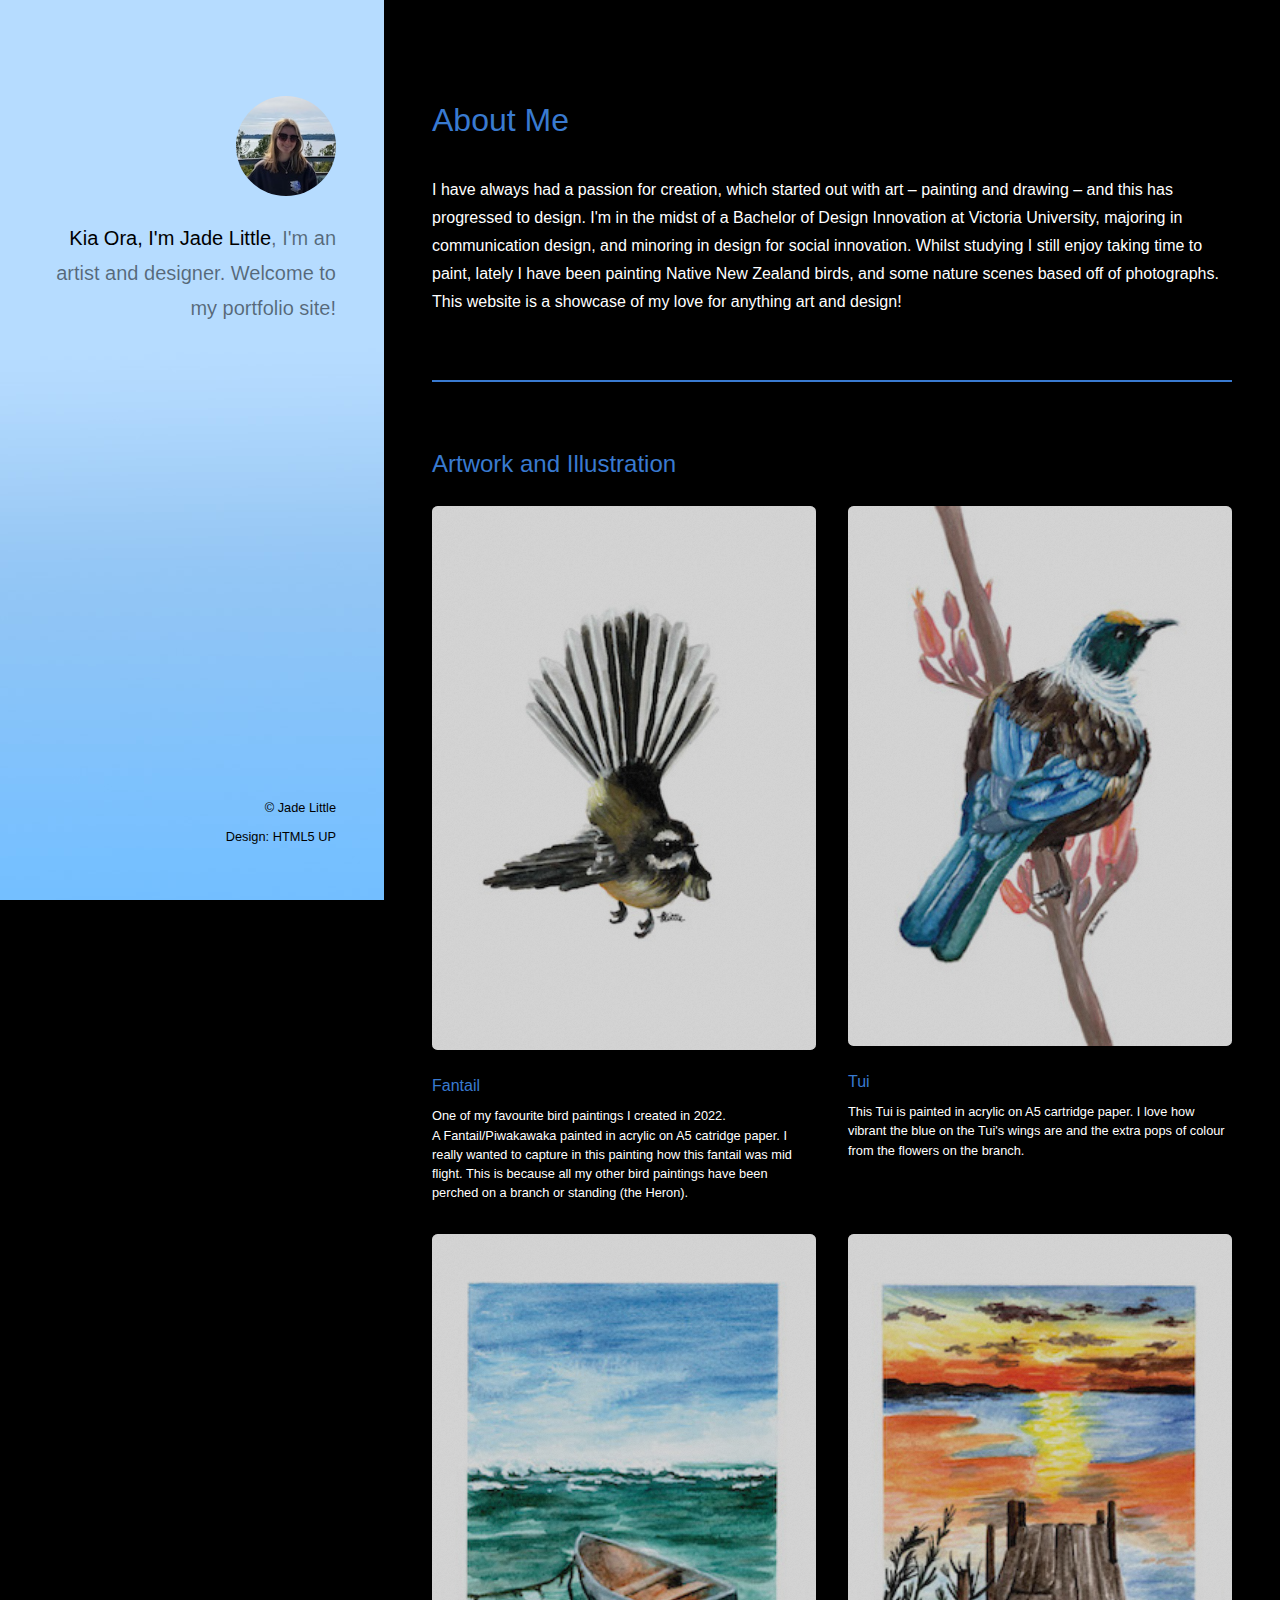
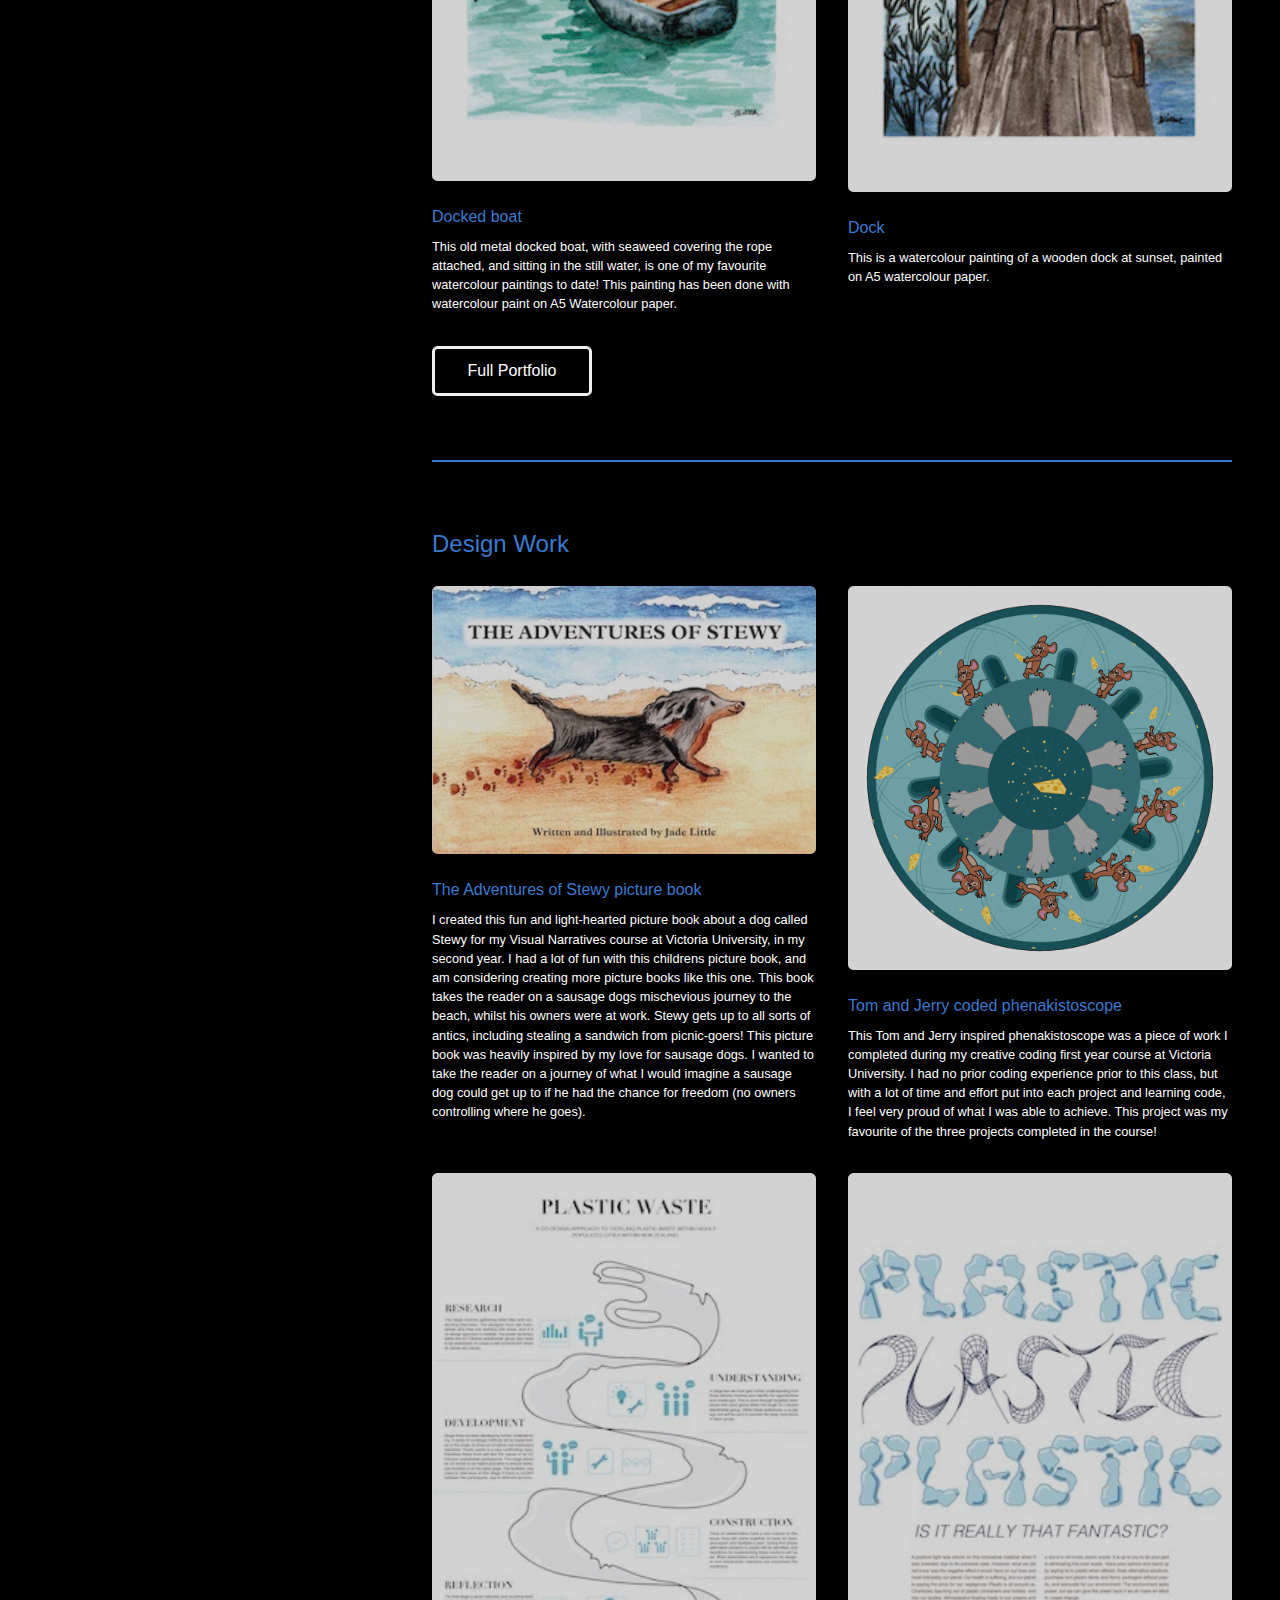
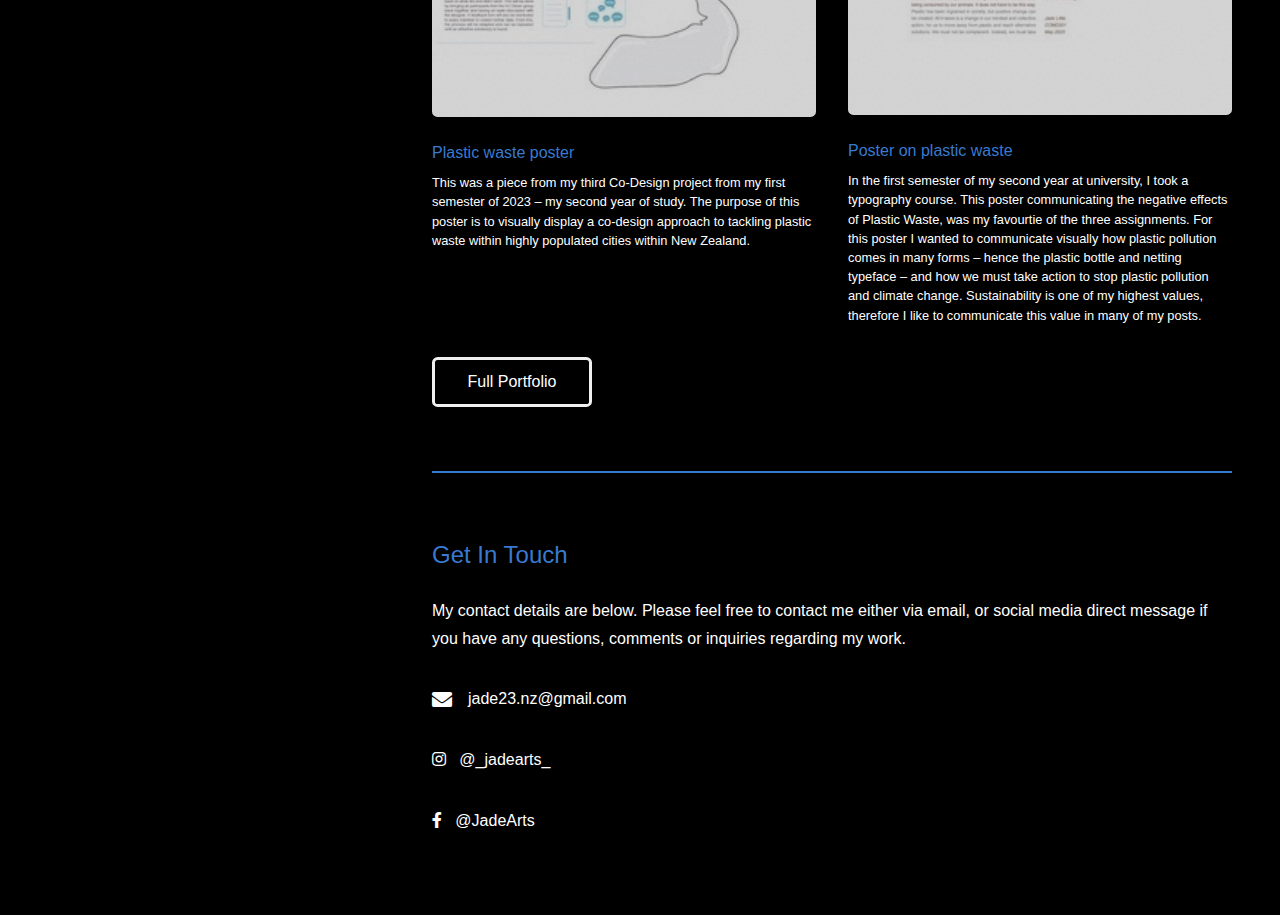
==== commit 06fd1d8a: "Adding another piece of work to my portfolio" ====
--- a/index.html
+++ b/index.html
@@ -17,8 +17,8 @@
 			<header id="header">
 				<div class="inner">
 					<a href="#" class="image avatar"><img src="images/Profile.jpg" alt="" /></a>
-					<h1><strong>Kia Ora, I'm Jade Little</strong>, I'm an artist<br />
-					and designer. Welcome to my portfolio site!<br /></h1>
+					<h1><strong>Kia Ora, I'm Jade Little</strong>, I'm an artist
+					and designer. Welcome to my portfolio site!</h1>
 				</div>
 			</header>
 
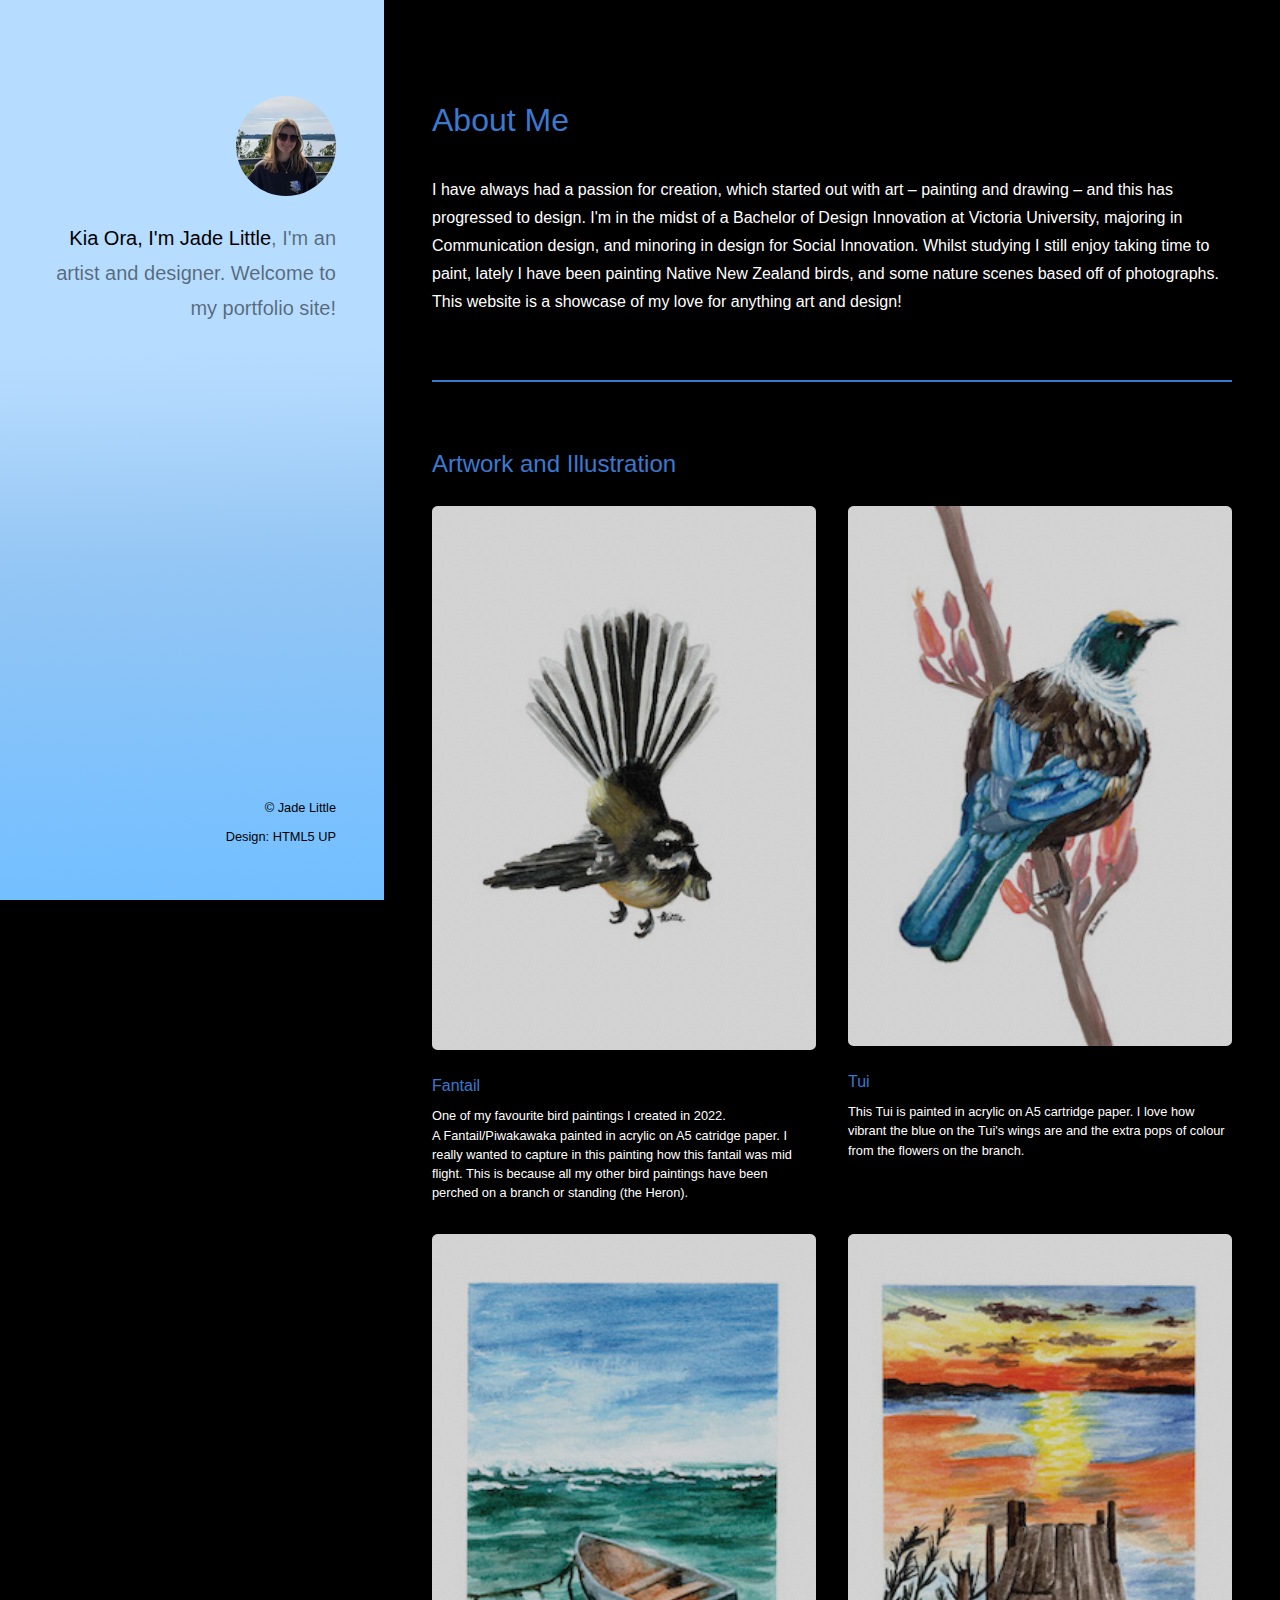
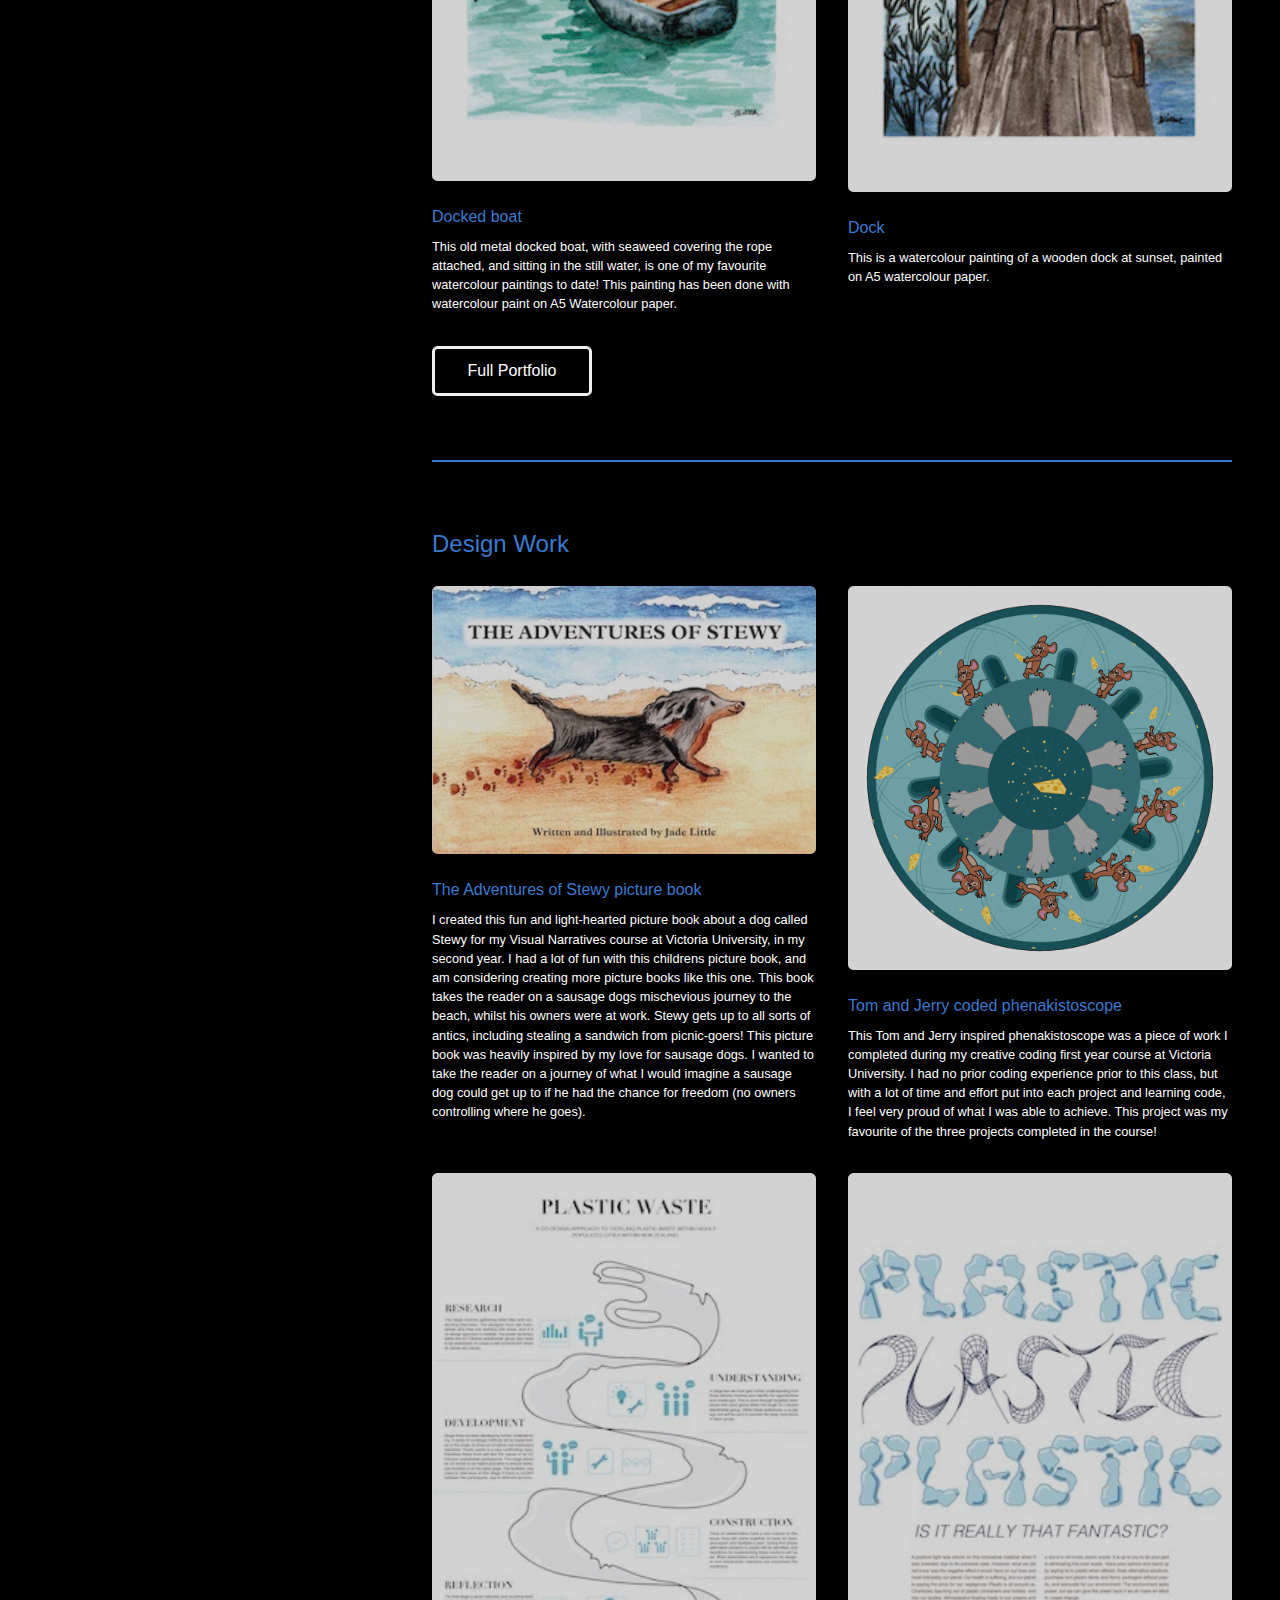
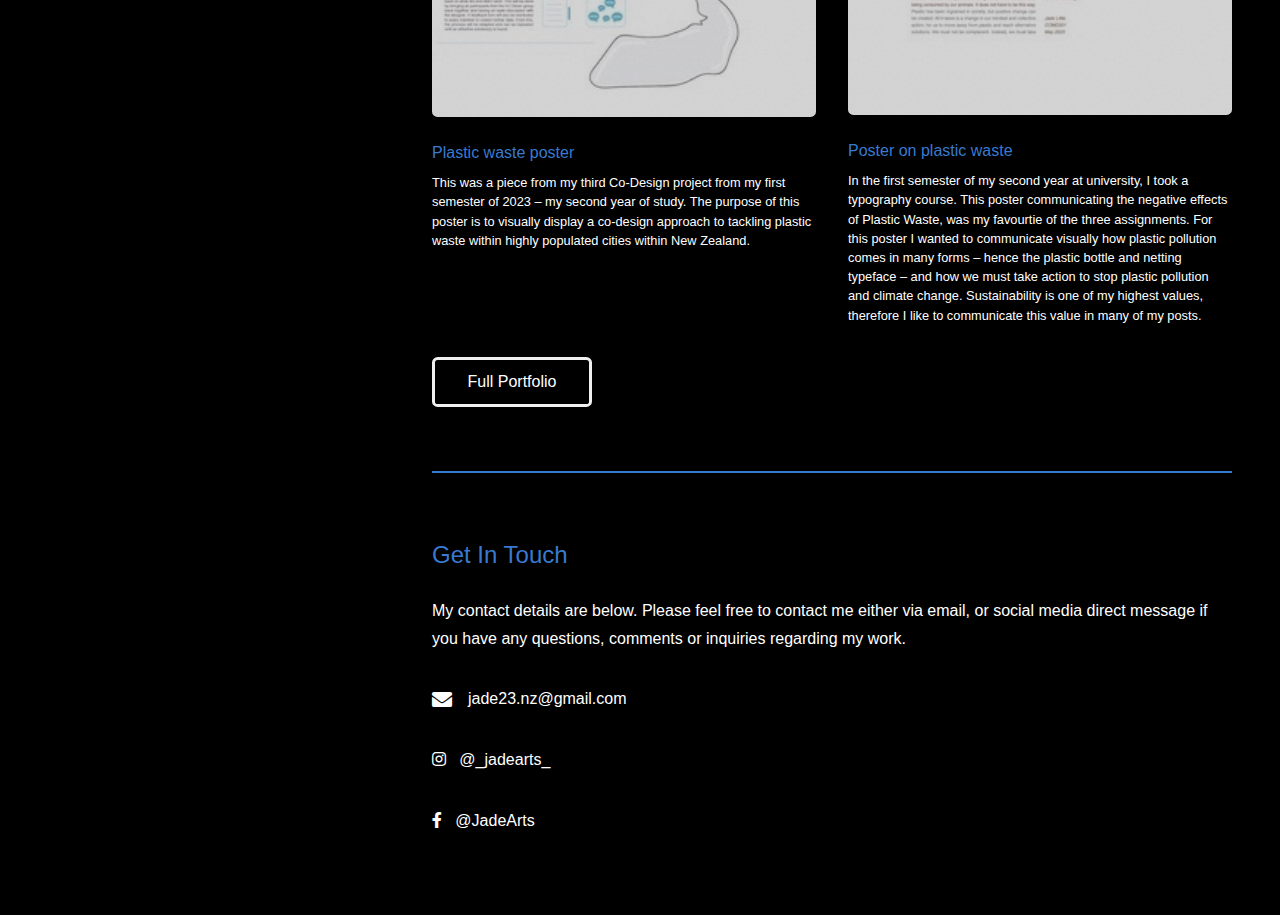
==== commit 246eac69: "minor adjustment" ====
--- a/index.html
+++ b/index.html
@@ -30,7 +30,7 @@
 						<header class="major">
 							<h2>About Me</h2>
 						</header>
-						<p>I have always had a passion for creation, which started out with art – painting and drawing – and this has progressed to design. I'm in the midst of a Bachelor of Design Innovation at Victoria University, majoring in communication design, and minoring in design for social innovation. Whilst studying I still enjoy taking time to paint, lately I have been painting Native New Zealand birds, and some nature scenes based off of photographs. This website is a showcase of my love for anything art and design!</p>
+						<p>I have always had a passion for creation, which started out with art – painting and drawing – and this has progressed to design. I'm in the midst of a Bachelor of Design Innovation at Victoria University, majoring in Communication design, and minoring in design for Social Innovation. Whilst studying I still enjoy taking time to paint, lately I have been painting Native New Zealand birds, and some nature scenes based off of photographs. This website is a showcase of my love for anything art and design!</p>
 						
 					</section>
 
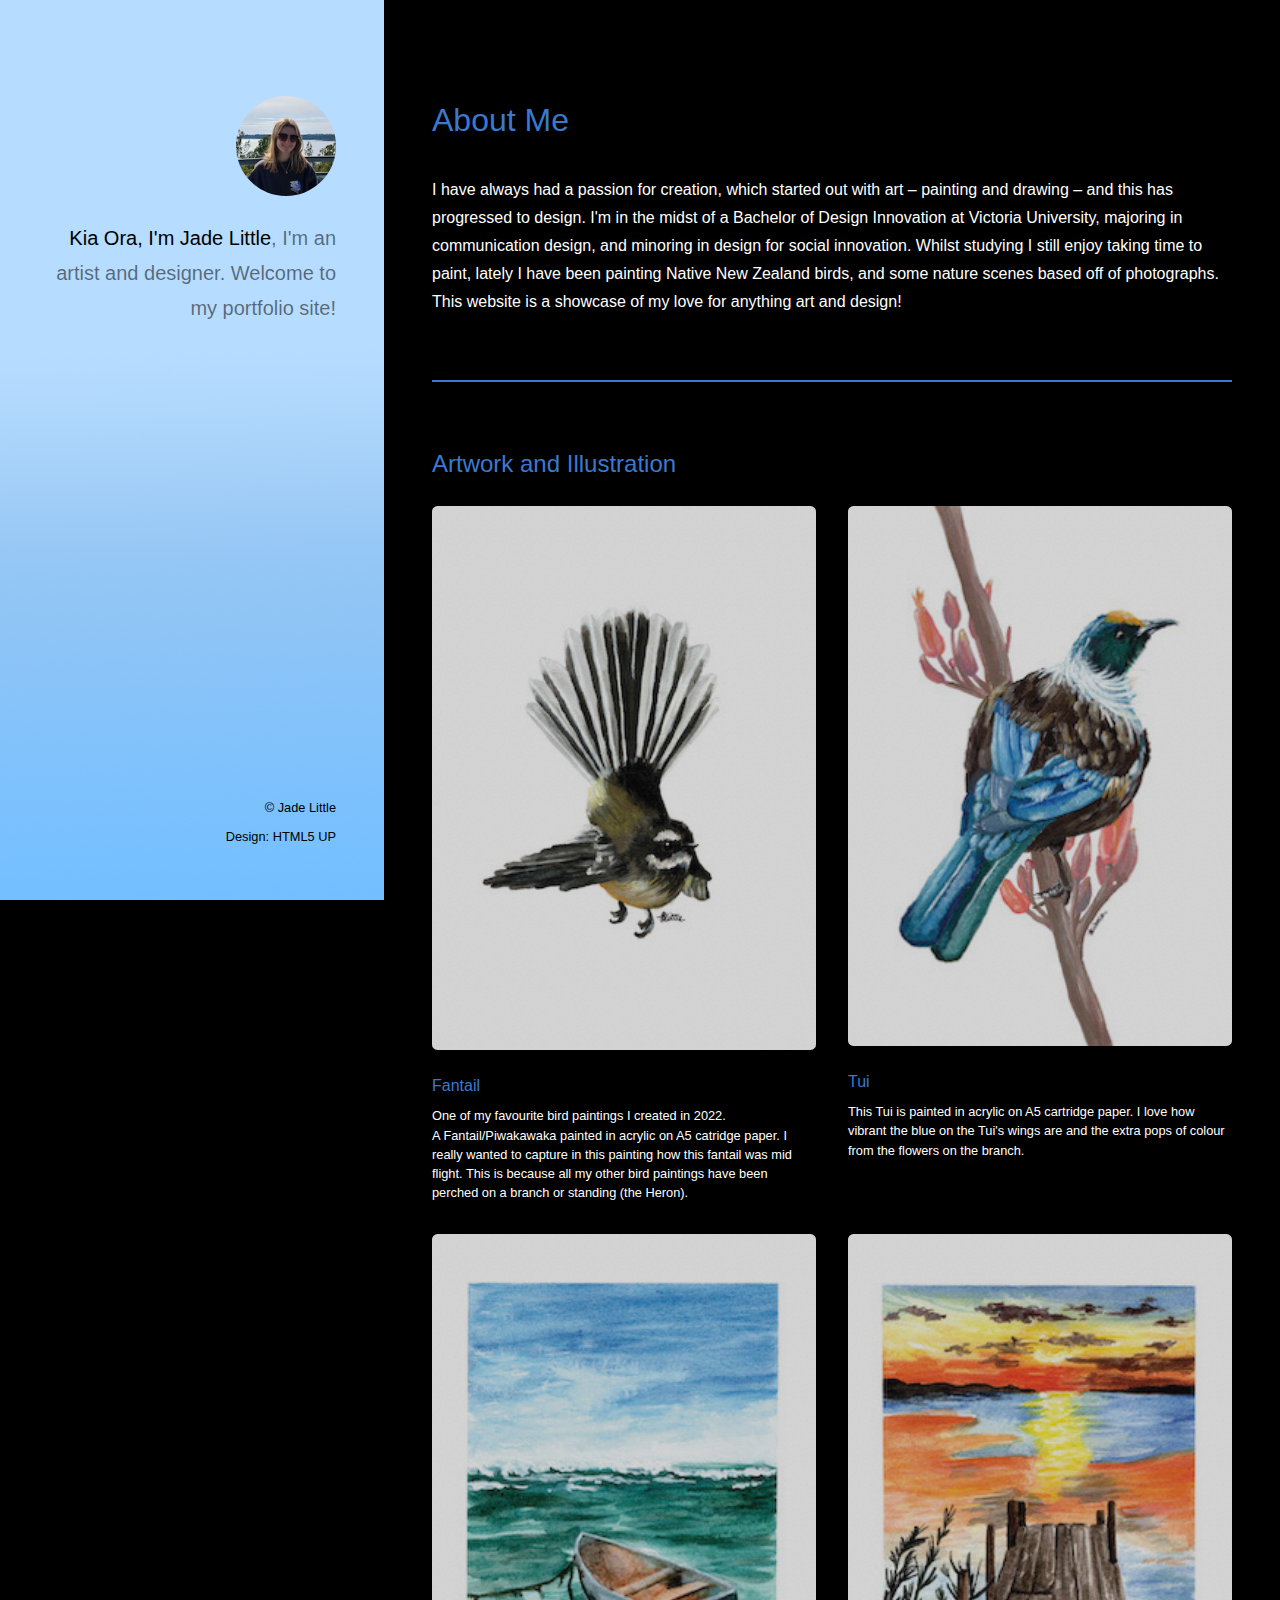
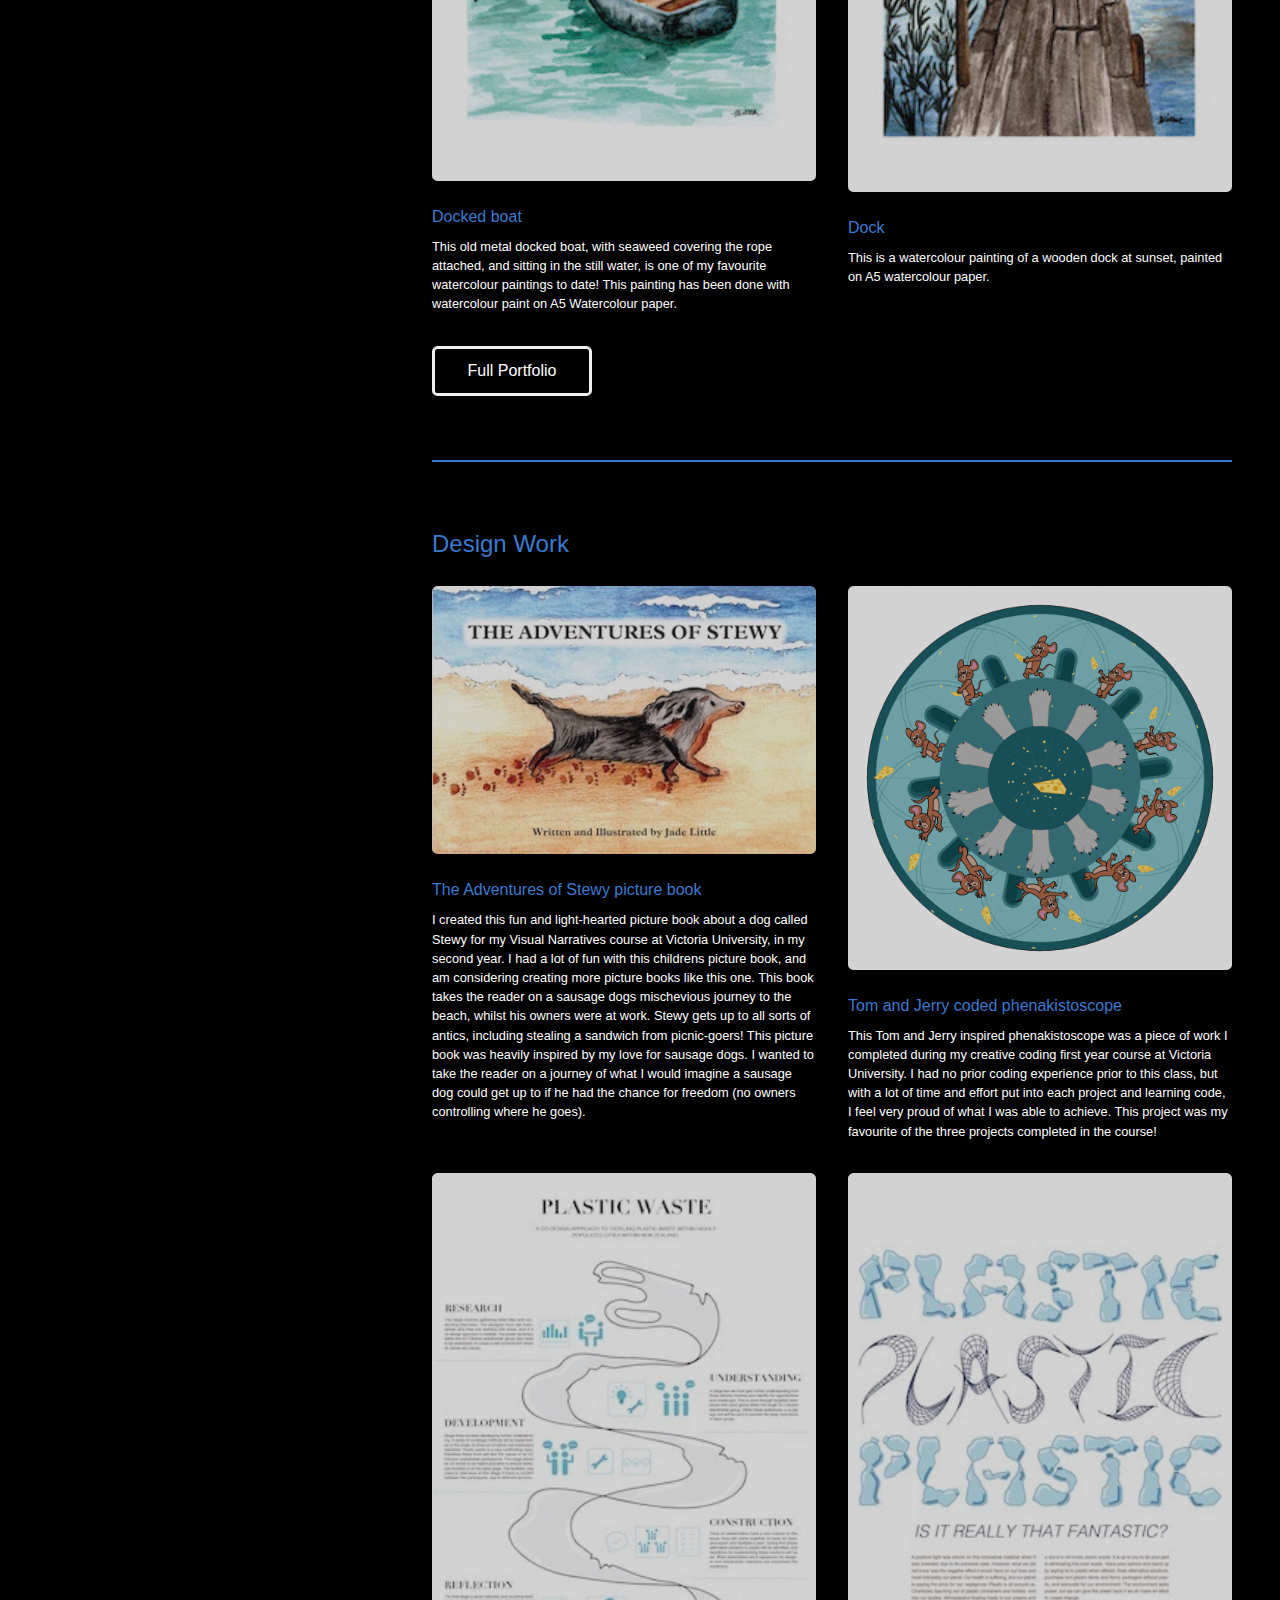
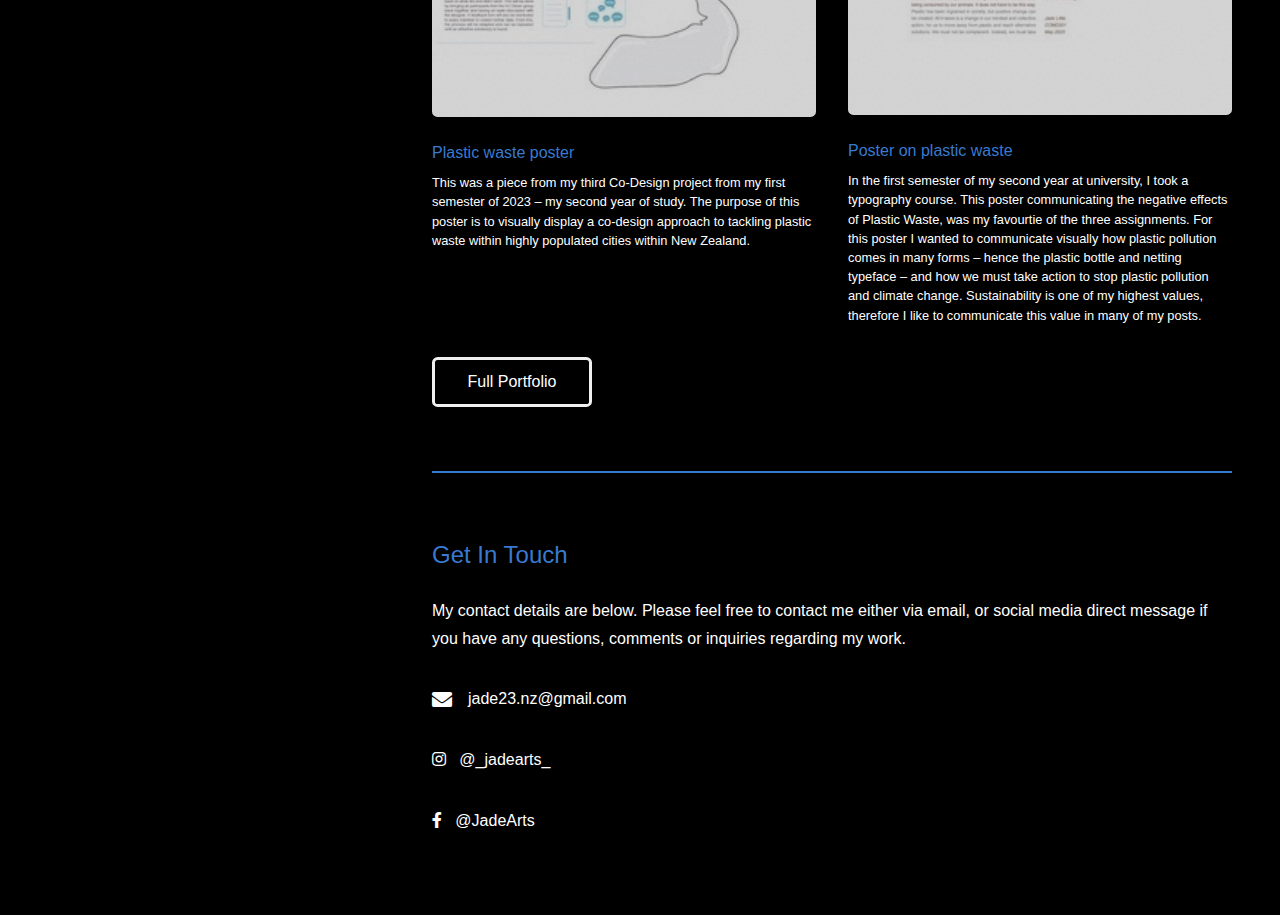
==== commit 40b674e9: "Recent updates" ====
--- a/index.html
+++ b/index.html
@@ -17,8 +17,8 @@
 			<header id="header">
 				<div class="inner">
 					<a href="#" class="image avatar"><img src="images/Profile.jpg" alt="" /></a>
-					<h1><strong>Kia Ora, I'm Jade Little</strong>, I'm an artist
-					and designer. Welcome to my portfolio site!</h1>
+					<h1><strong>Kia Ora, I'm Jade Little</strong>, I'm an artist<br />
+					and designer. Welcome to my portfolio site!<br /></h1>
 				</div>
 			</header>
 
@@ -30,7 +30,7 @@
 						<header class="major">
 							<h2>About Me</h2>
 						</header>
-						<p>I have always had a passion for creation, which started out with art – painting and drawing – and this has progressed to design. I'm in the midst of a Bachelor of Design Innovation at Victoria University, majoring in Communication design, and minoring in design for Social Innovation. Whilst studying I still enjoy taking time to paint, lately I have been painting Native New Zealand birds, and some nature scenes based off of photographs. This website is a showcase of my love for anything art and design!</p>
+						<p>I have always had a passion for creation, which started out with art – painting and drawing – and this has progressed to design. I'm in the midst of a Bachelor of Design Innovation at Victoria University, majoring in communication design, and minoring in design for social innovation. Whilst studying I still enjoy taking time to paint, lately I have been painting Native New Zealand birds, and some nature scenes based off of photographs. This website is a showcase of my love for anything art and design!</p>
 						
 					</section>
 
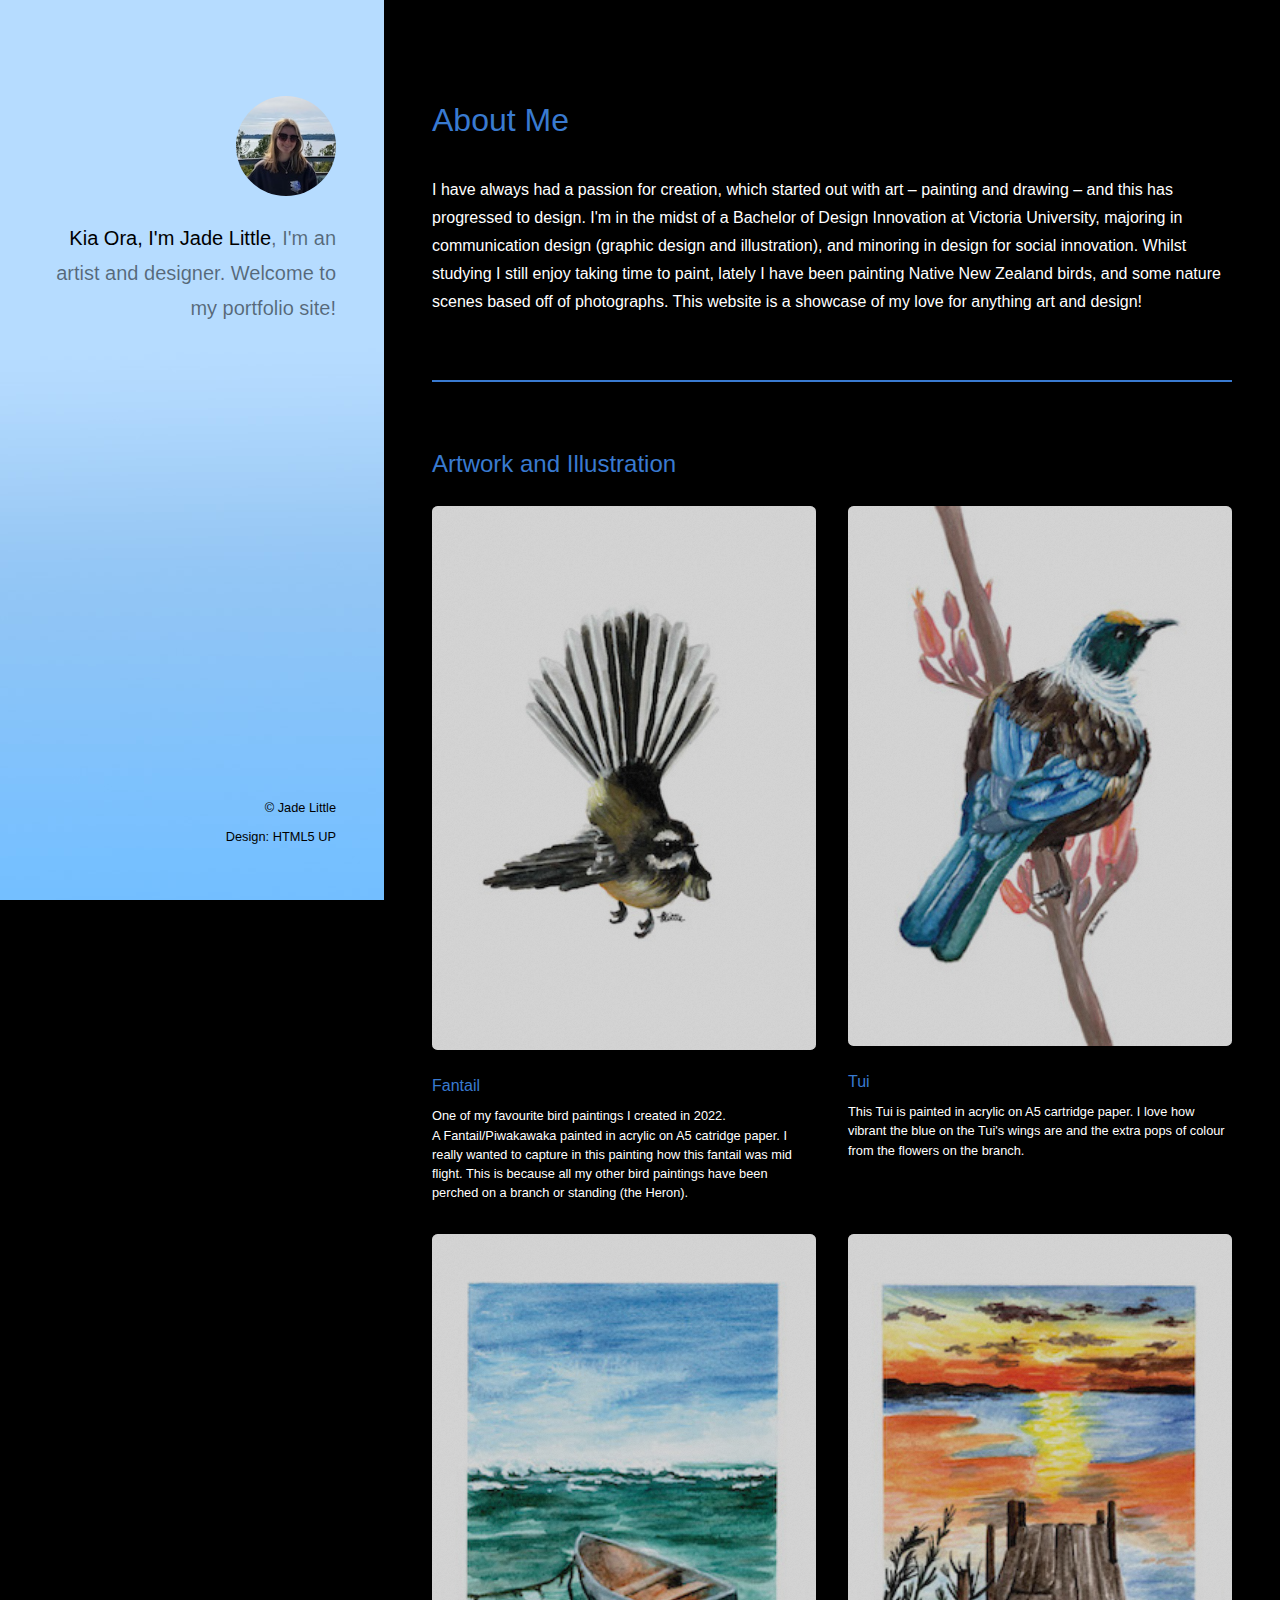
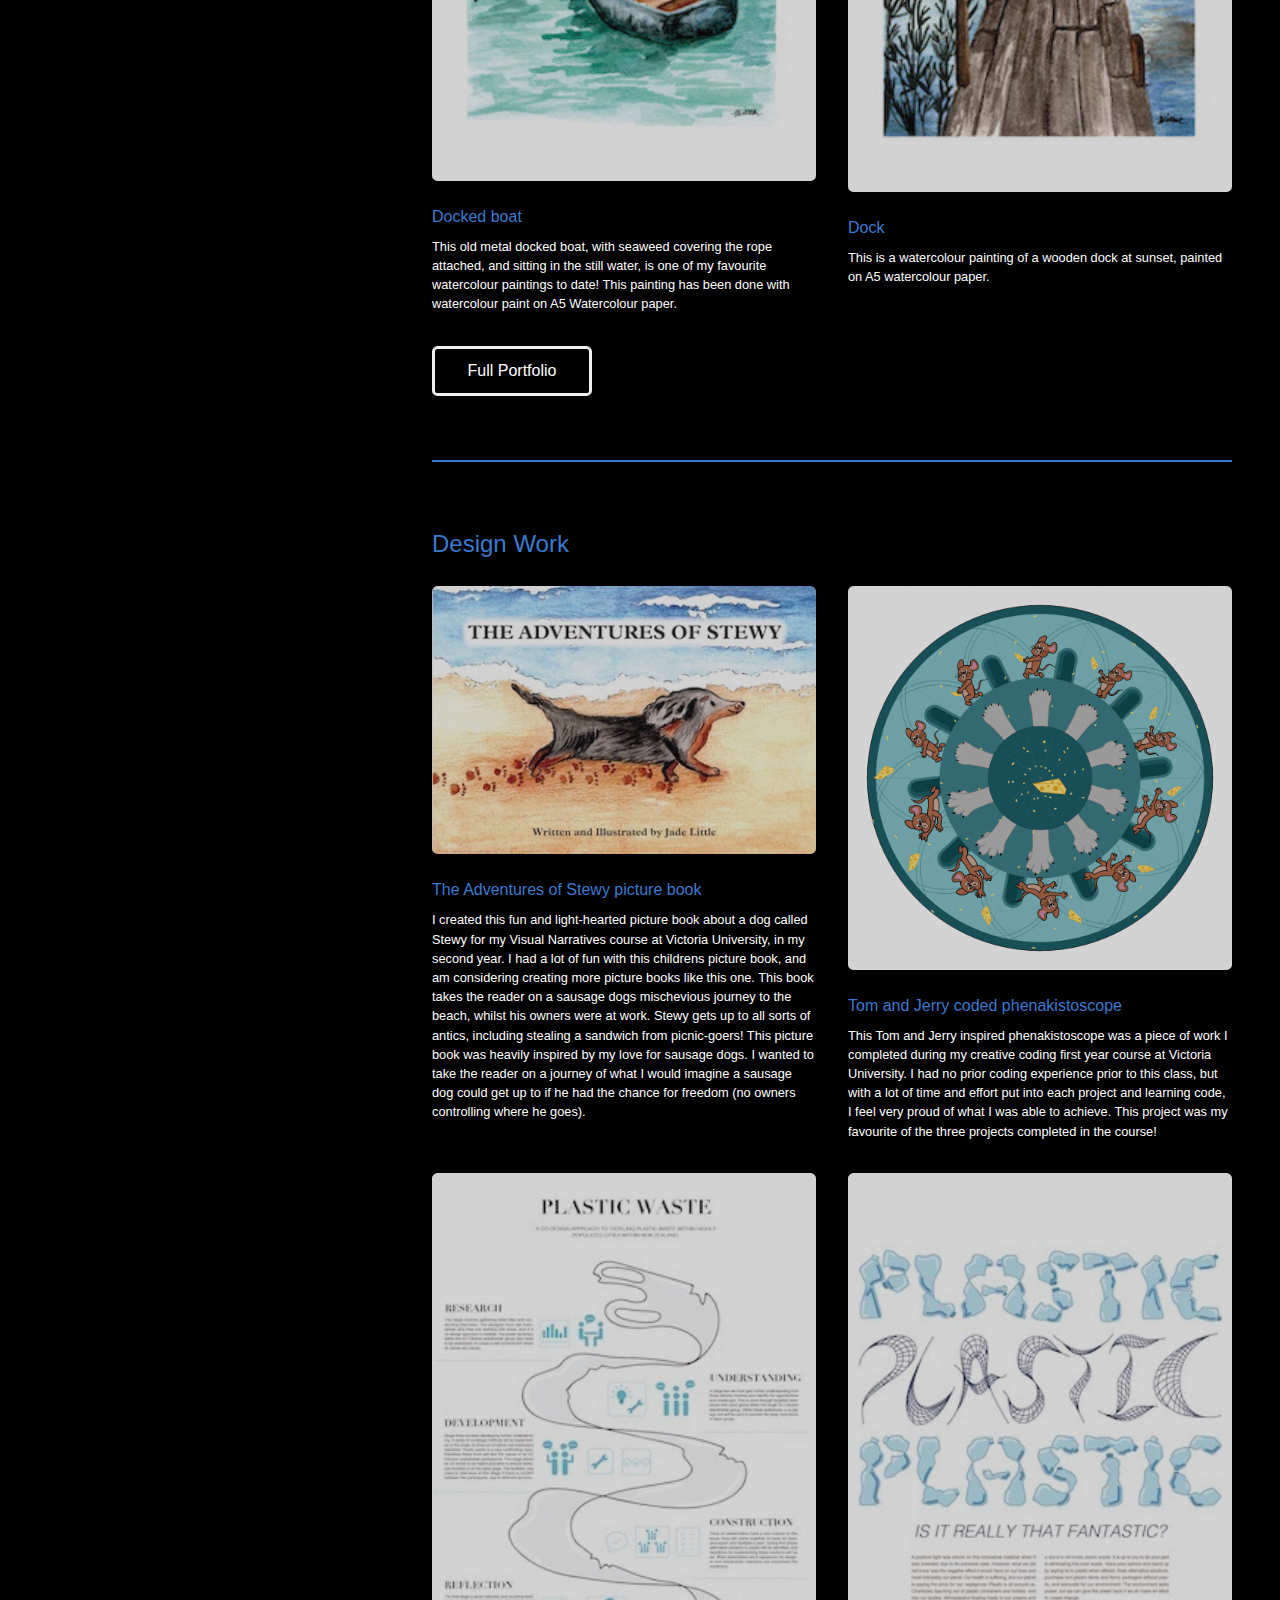
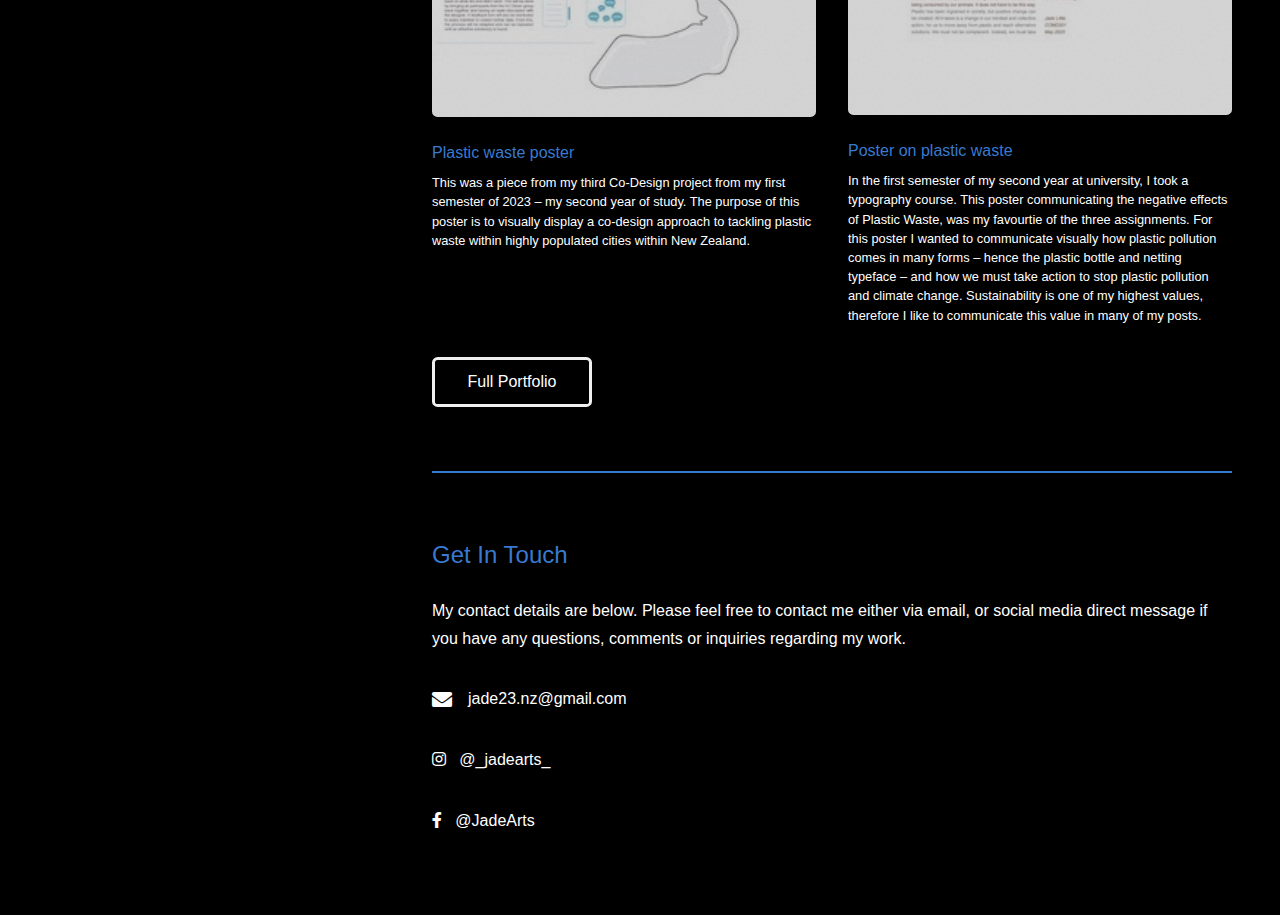
==== commit 4a1909aa: "latest updates" ====
--- a/index.html
+++ b/index.html
@@ -30,7 +30,7 @@
 						<header class="major">
 							<h2>About Me</h2>
 						</header>
-						<p>I have always had a passion for creation, which started out with art – painting and drawing – and this has progressed to design. I'm in the midst of a Bachelor of Design Innovation at Victoria University, majoring in communication design, and minoring in design for social innovation. Whilst studying I still enjoy taking time to paint, lately I have been painting Native New Zealand birds, and some nature scenes based off of photographs. This website is a showcase of my love for anything art and design!</p>
+						<p>I have always had a passion for creation, which started out with art – painting and drawing – and this has progressed to design. I'm in the midst of a Bachelor of Design Innovation at Victoria University, majoring in communication design (graphic design and illustration), and minoring in design for social innovation. Whilst studying I still enjoy taking time to paint, lately I have been painting Native New Zealand birds, and some nature scenes based off of photographs. This website is a showcase of my love for anything art and design!</p>
 						
 					</section>
 
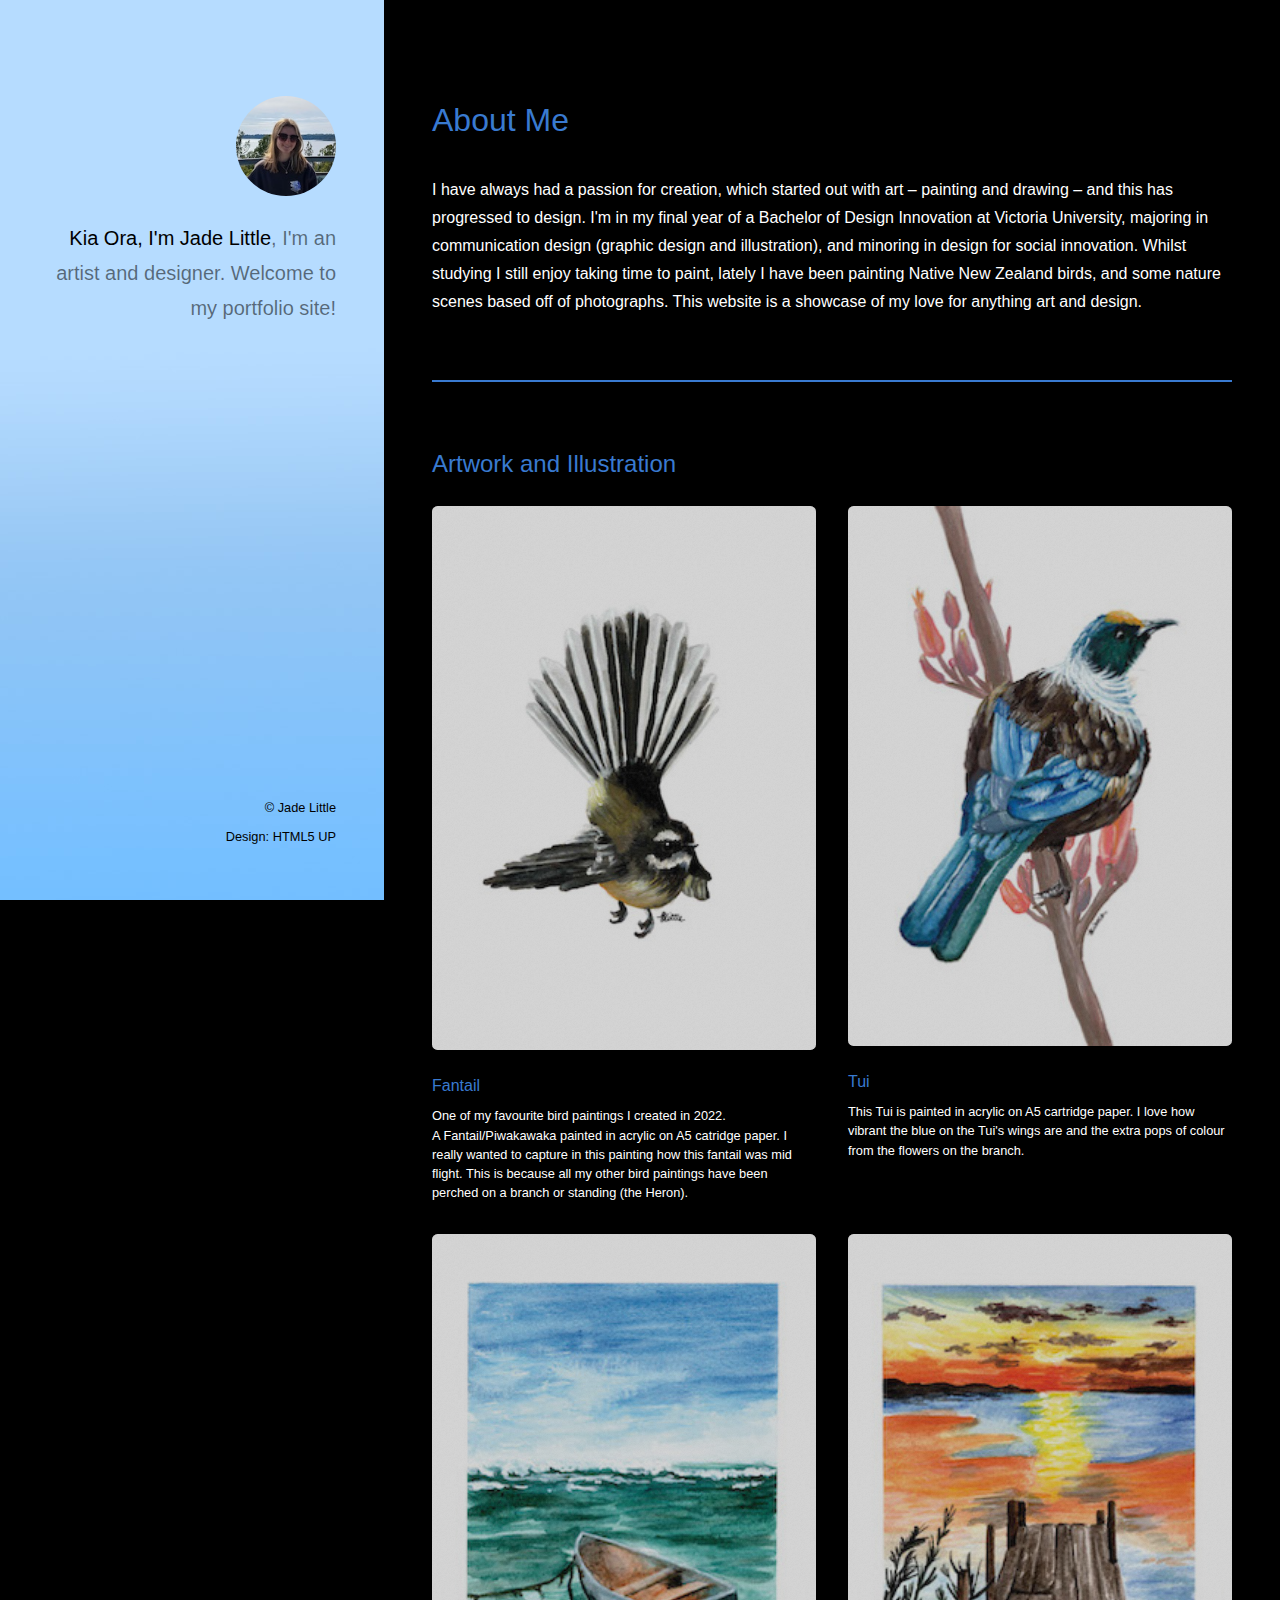
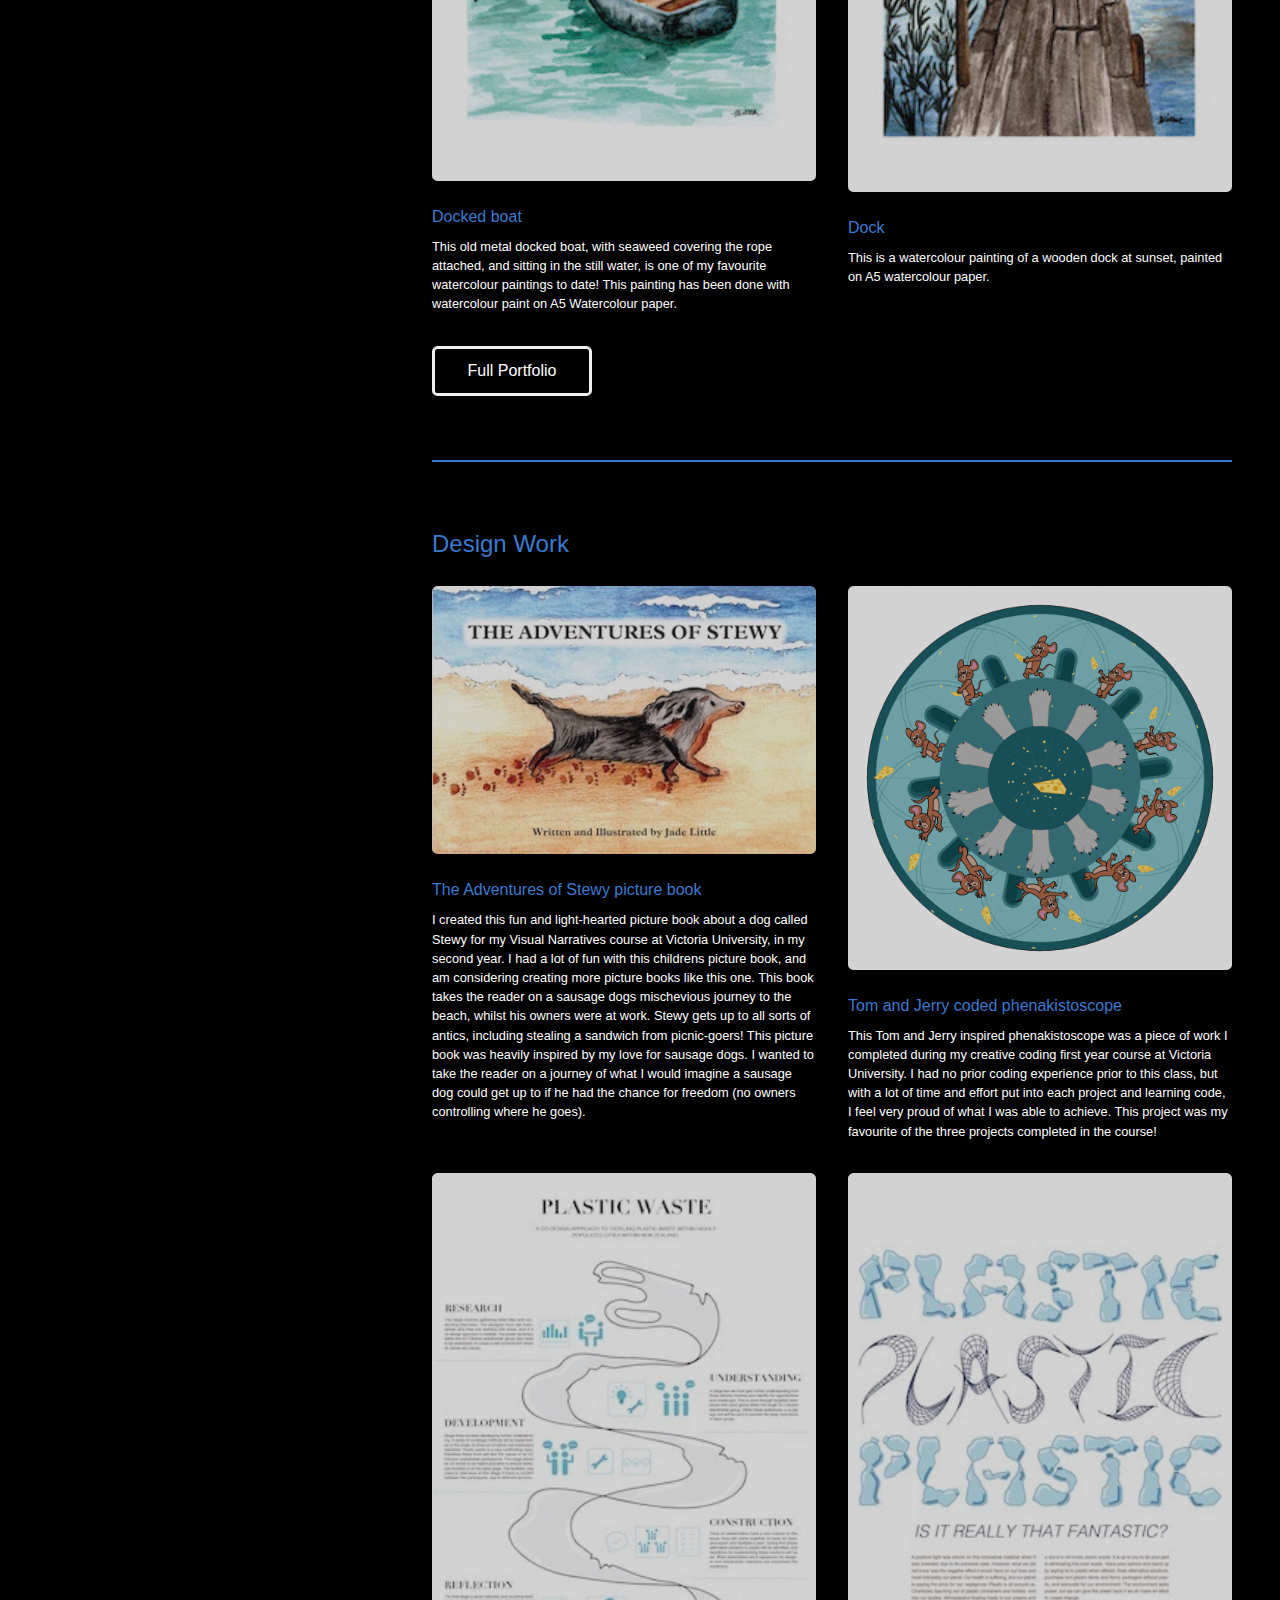
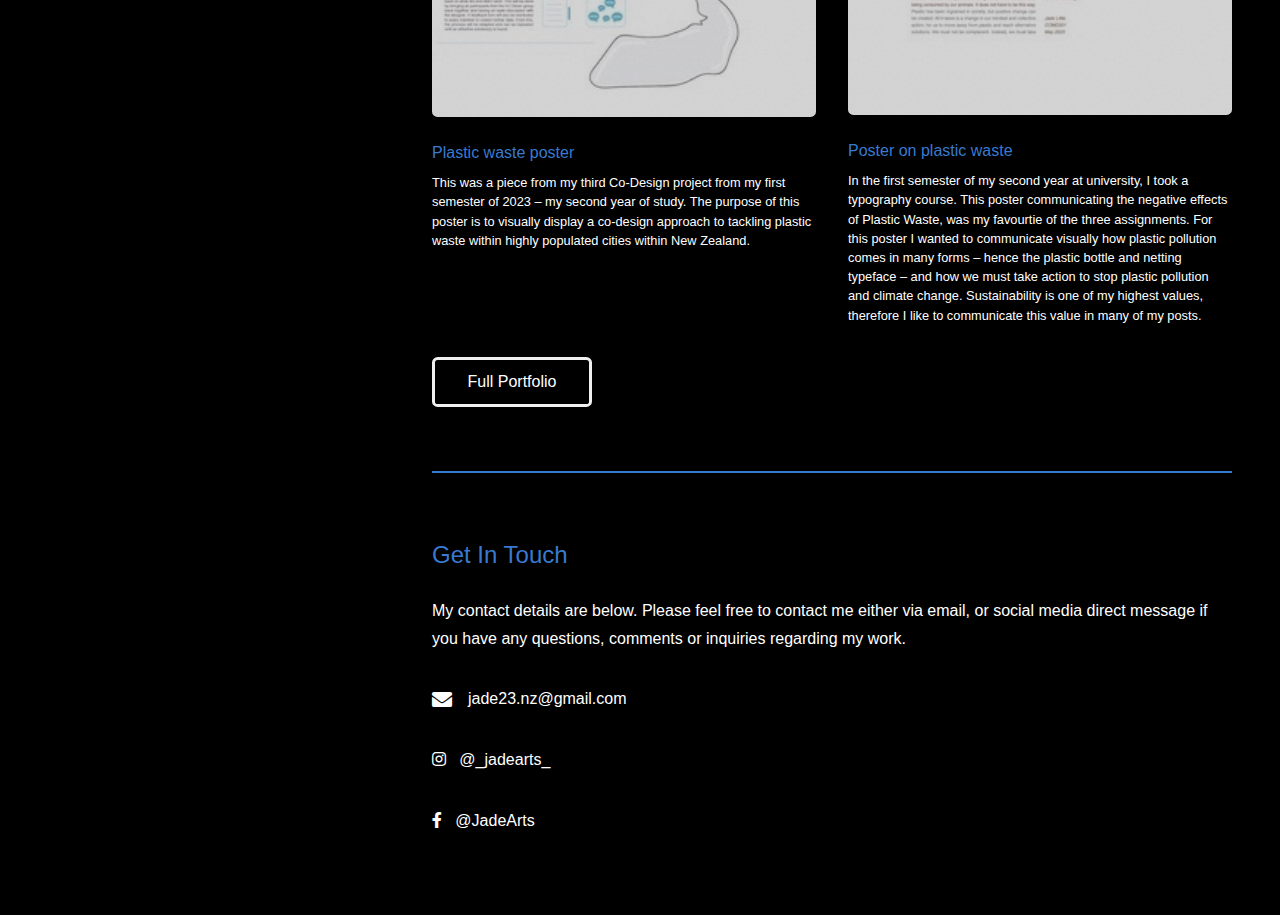
==== commit 675f5bf5: "updates" ====
--- a/index.html
+++ b/index.html
@@ -30,7 +30,7 @@
 						<header class="major">
 							<h2>About Me</h2>
 						</header>
-						<p>I have always had a passion for creation, which started out with art – painting and drawing – and this has progressed to design. I'm in the midst of a Bachelor of Design Innovation at Victoria University, majoring in communication design (graphic design and illustration), and minoring in design for social innovation. Whilst studying I still enjoy taking time to paint, lately I have been painting Native New Zealand birds, and some nature scenes based off of photographs. This website is a showcase of my love for anything art and design!</p>
+						<p>I have always had a passion for creation, which started out with art – painting and drawing – and this has progressed to design. I'm in my final year of a Bachelor of Design Innovation at Victoria University, majoring in communication design (graphic design and illustration), and minoring in design for social innovation. Whilst studying I still enjoy taking time to paint, lately I have been painting Native New Zealand birds, and some nature scenes based off of photographs. This website is a showcase of my love for anything art and design.</p>
 						
 					</section>
 
